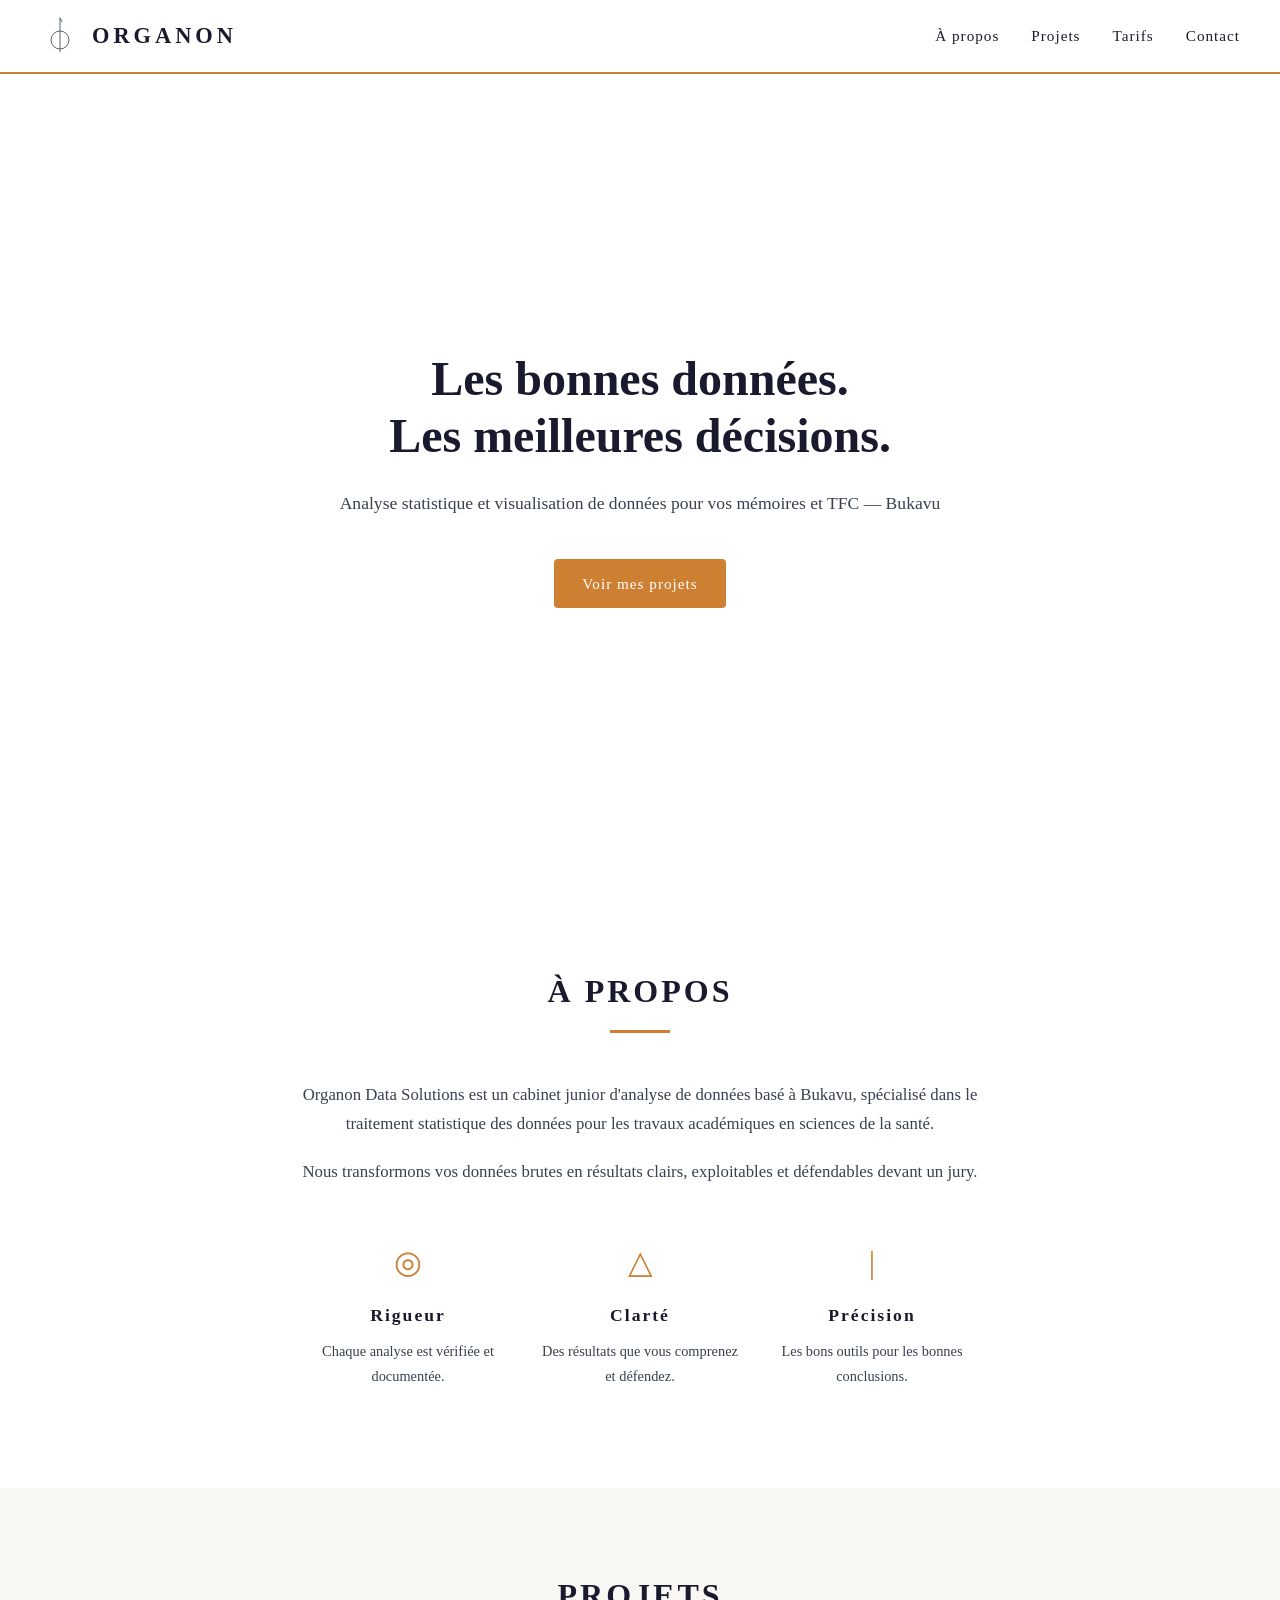
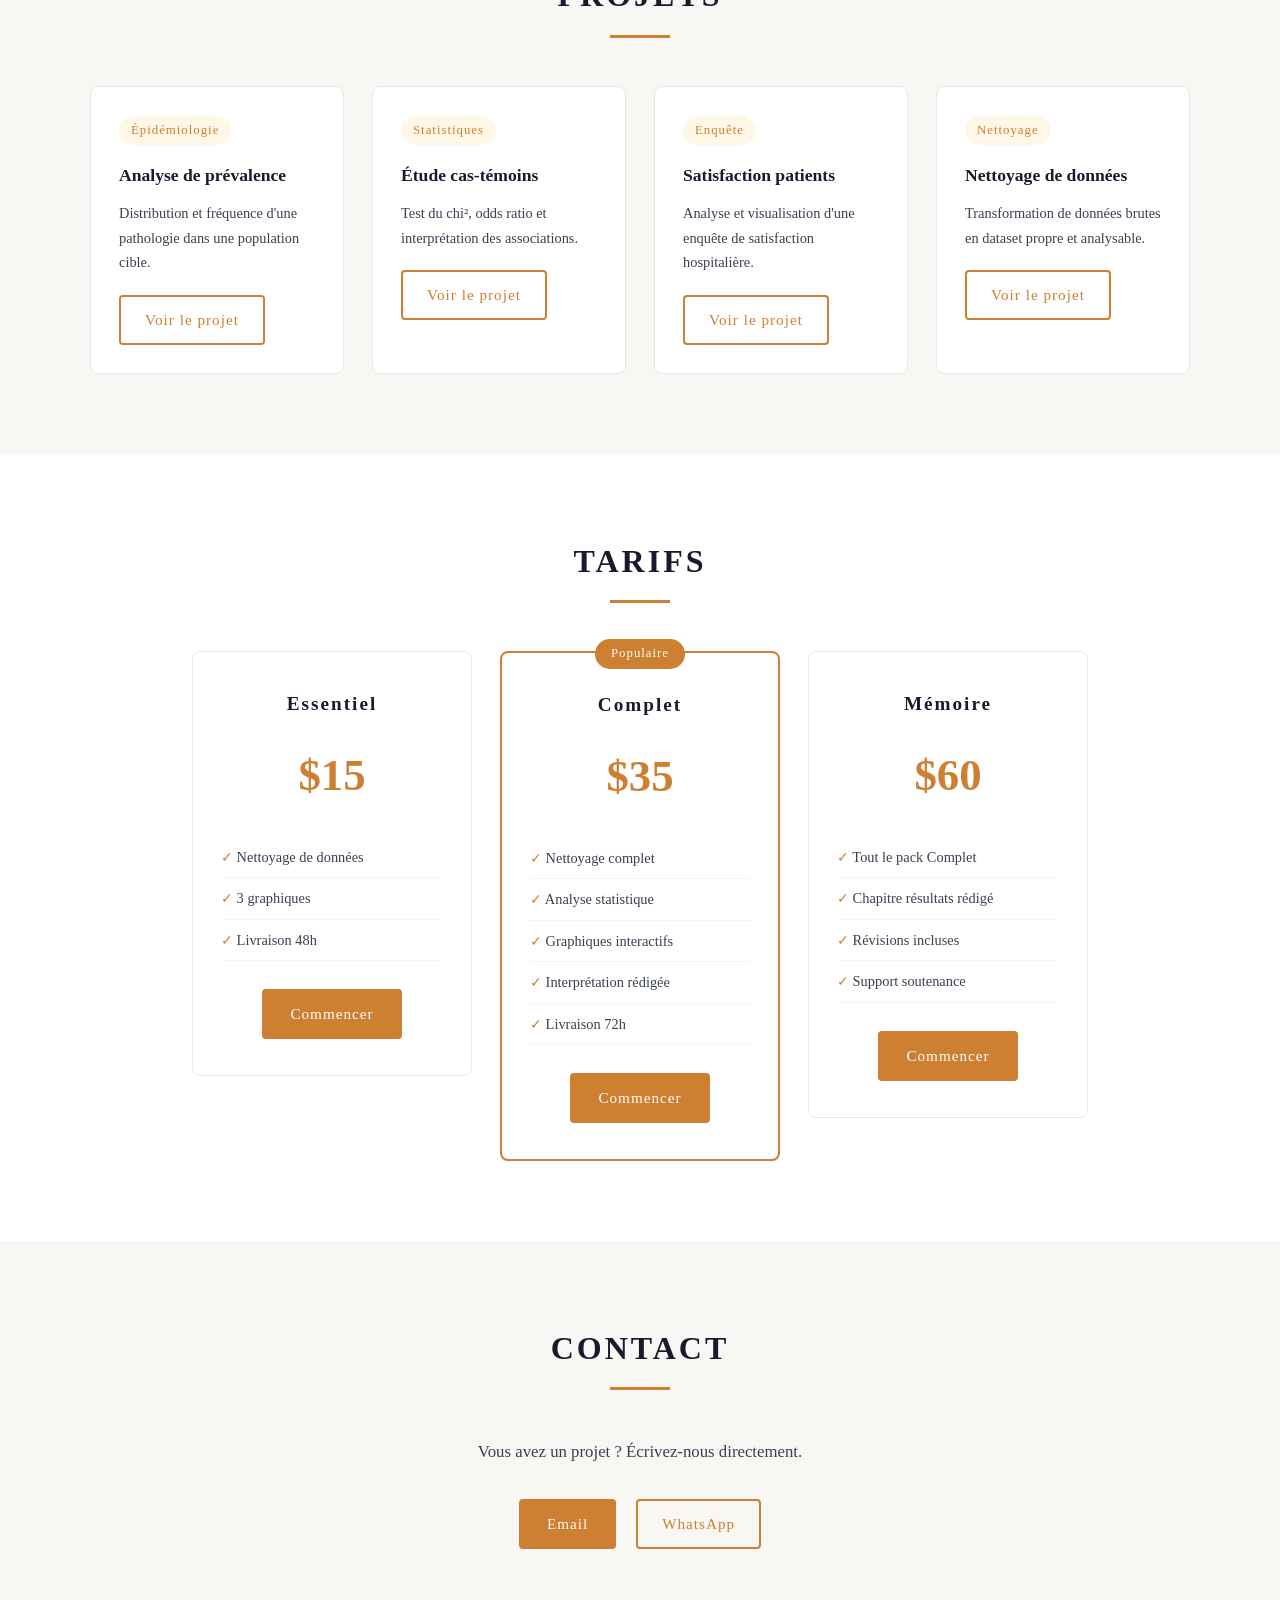
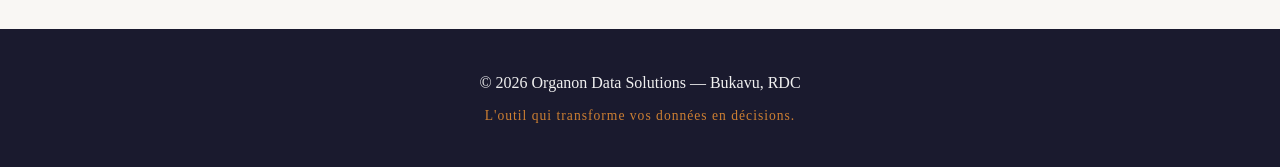
==== index.html @ c79ce39c "Version initiale organon_lite" ====
<!DOCTYPE html>
<html lang="fr">
<head>
  <meta charset="UTF-8" />
  <meta name="viewport" content="width=device-width, initial-scale=1.0" />
  <title>Organon Data Solutions</title>
  <link rel="stylesheet" href="assets/css/style.css" />
</head>
<body>

  <!-- NAVIGATION -->
  <nav class="navbar">
    <div class="nav-logo">
      <svg xmlns="http://www.w3.org/2000/svg" viewBox="0 0 200 200" width="40" height="40">
        <line x1="100" y1="10" x2="100" y2="180" stroke="#374151" stroke-width="4" stroke-linecap="round" stroke-dasharray="170" stroke-dashoffset="170">
          <animate attributeName="stroke-dashoffset" from="170" to="0" dur="0.8s" begin="0s" fill="freeze"/>
        </line>
        <circle cx="100" cy="120" r="45" fill="none" stroke="#374151" stroke-width="4" stroke-dasharray="283" stroke-dashoffset="283">
          <animate attributeName="stroke-dashoffset" from="283" to="0" dur="0.8s" begin="0.8s" fill="freeze"/>
        </circle>
        <polygon points="100,10 190,180 10,180" fill="none" stroke="#374151" stroke-width="4" stroke-linejoin="round" stroke-dasharray="565" stroke-dashoffset="565">
          <animate attributeName="stroke-dashoffset" from="565" to="0" dur="1.2s" begin="1.6s" fill="freeze"/>
        </polygon>
      </svg>
      <span class="nav-title">ORGANON</span>
    </div>
    <ul class="nav-links">
      <li><a href="#apropos">À propos</a></li>
      <li><a href="#projets">Projets</a></li>
      <li><a href="#tarifs">Tarifs</a></li>
      <li><a href="#contact">Contact</a></li>
    </ul>
  </nav>

  <!-- HERO -->
  <section class="hero">
    <div class="hero-content">
      <h1>Les bonnes données.<br/>Les meilleures décisions.</h1>
      <p class="hero-sub">Analyse statistique et visualisation de données pour vos mémoires et TFC — Bukavu</p>
      <a href="#projets" class="btn-primary">Voir mes projets</a>
    </div>
  </section>

  <!-- À PROPOS -->
  <section class="section" id="apropos">
    <h2 class="section-title">À propos</h2>
    <div class="apropos-content">
      <p>
        Organon Data Solutions est un cabinet junior d'analyse de données basé à Bukavu, 
        spécialisé dans le traitement statistique des données pour les travaux académiques 
        en sciences de la santé.
      </p>
      <p>
        Nous transformons vos données brutes en résultats clairs, 
        exploitables et défendables devant un jury.
      </p>
      <div class="valeurs">
        <div class="valeur-card">
          <span class="valeur-icon">◎</span>
          <h3>Rigueur</h3>
          <p>Chaque analyse est vérifiée et documentée.</p>
        </div>
        <div class="valeur-card">
          <span class="valeur-icon">△</span>
          <h3>Clarté</h3>
          <p>Des résultats que vous comprenez et défendez.</p>
        </div>
        <div class="valeur-card">
          <span class="valeur-icon">|</span>
          <h3>Précision</h3>
          <p>Les bons outils pour les bonnes conclusions.</p>
        </div>
      </div>
    </div>
  </section>

  <!-- PROJETS -->
  <section class="section section-alt" id="projets">
    <h2 class="section-title">Projets</h2>
    <div class="projets-grid">

      <div class="projet-card">
        <div class="projet-tag">Épidémiologie</div>
        <h3>Analyse de prévalence</h3>
        <p>Distribution et fréquence d'une pathologie dans une population cible.</p>
        <a href="projet1.html" class="btn-secondary">Voir le projet</a>
      </div>

      <div class="projet-card">
        <div class="projet-tag">Statistiques</div>
        <h3>Étude cas-témoins</h3>
        <p>Test du chi², odds ratio et interprétation des associations.</p>
        <a href="projet2.html" class="btn-secondary">Voir le projet</a>
      </div>

      <div class="projet-card">
        <div class="projet-tag">Enquête</div>
        <h3>Satisfaction patients</h3>
        <p>Analyse et visualisation d'une enquête de satisfaction hospitalière.</p>
        <a href="projet3.html" class="btn-secondary">Voir le projet</a>
      </div>

      <div class="projet-card">
        <div class="projet-tag">Nettoyage</div>
        <h3>Nettoyage de données</h3>
        <p>Transformation de données brutes en dataset propre et analysable.</p>
        <a href="projet4.html" class="btn-secondary">Voir le projet</a>
      </div>

    </div>
  </section>

  <!-- TARIFS -->
  <section class="section" id="tarifs">
    <h2 class="section-title">Tarifs</h2>
    <div class="tarifs-grid">

      <div class="tarif-card">
        <h3>Essentiel</h3>
        <div class="tarif-prix">$15</div>
        <ul>
          <li>Nettoyage de données</li>
          <li>3 graphiques</li>
          <li>Livraison 48h</li>
        </ul>
        <a href="#contact" class="btn-primary">Commencer</a>
      </div>

      <div class="tarif-card tarif-featured">
        <div class="tarif-badge">Populaire</div>
        <h3>Complet</h3>
        <div class="tarif-prix">$35</div>
        <ul>
          <li>Nettoyage complet</li>
          <li>Analyse statistique</li>
          <li>Graphiques interactifs</li>
          <li>Interprétation rédigée</li>
          <li>Livraison 72h</li>
        </ul>
        <a href="#contact" class="btn-primary">Commencer</a>
      </div>

      <div class="tarif-card">
        <h3>Mémoire</h3>
        <div class="tarif-prix">$60</div>
        <ul>
          <li>Tout le pack Complet</li>
          <li>Chapitre résultats rédigé</li>
          <li>Révisions incluses</li>
          <li>Support soutenance</li>
        </ul>
        <a href="#contact" class="btn-primary">Commencer</a>
      </div>

    </div>
  </section>

  <!-- CONTACT -->
  <section class="section section-alt" id="contact">
    <h2 class="section-title">Contact</h2>
    <div class="contact-content">
      <p>Vous avez un projet ? Écrivez-nous directement.</p>
      <div class="contact-links">
        <a href="mailto:organon@email.com" class="btn-primary">Email</a>
        <a href="https://wa.me/243000000000" class="btn-secondary">WhatsApp</a>
      </div>
    </div>
  </section>

  <!-- FOOTER -->
  <footer class="footer">
    <p>© 2026 Organon Data Solutions — Bukavu, RDC</p>
    <p class="footer-sub">L'outil qui transforme vos données en décisions.</p>
  </footer>

  <script src="assets/js/main.js"></script>

</body>
</html>
---- assets/css/style.css ----
/* =============================
   RESET & BASE
   ============================= */
* {
  margin: 0;
  padding: 0;
  box-sizing: border-box;
}

html {
  scroll-behavior: smooth;
}

body {
  font-family: 'Georgia', serif;
  background-color: #FFFFFF;
  color: #1A1A2E;
  line-height: 1.7;
}

a {
  text-decoration: none;
  color: inherit;
}

ul {
  list-style: none;
}

/* =============================
   NAVBAR
   ============================= */
.navbar {
  display: flex;
  align-items: center;
  justify-content: space-between;
  padding: 16px 40px;
  background-color: #FFFFFF;
  border-bottom: 2px solid #CD7F32;
  position: sticky;
  top: 0;
  z-index: 100;
}

.nav-logo {
  display: flex;
  align-items: center;
  gap: 12px;
}

.nav-title {
  font-size: 1.4rem;
  font-weight: bold;
  letter-spacing: 4px;
  color: #1A1A2E;
}

.nav-links {
  display: flex;
  gap: 32px;
}

.nav-links a {
  font-size: 0.95rem;
  letter-spacing: 1px;
  color: #1A1A2E;
  transition: color 0.3s;
}

.nav-links a:hover {
  color: #CD7F32;
}

/* =============================
   BOUTONS
   ============================= */
.btn-primary {
  display: inline-block;
  padding: 12px 28px;
  background-color: #CD7F32;
  color: #FFFFFF;
  border-radius: 4px;
  font-size: 0.95rem;
  letter-spacing: 1px;
  transition: background-color 0.3s;
}

.btn-primary:hover {
  background-color: #b86e28;
}

.btn-secondary {
  display: inline-block;
  padding: 10px 24px;
  border: 2px solid #CD7F32;
  color: #CD7F32;
  border-radius: 4px;
  font-size: 0.95rem;
  letter-spacing: 1px;
  transition: all 0.3s;
}

.btn-secondary:hover {
  background-color: #CD7F32;
  color: #FFFFFF;
}

/* =============================
   HERO
   ============================= */
.hero {
  min-height: 90vh;
  display: flex;
  align-items: center;
  justify-content: center;
  text-align: center;
  padding: 60px 40px;
  background-color: #FFFFFF;
}

.hero-content {
  max-width: 700px;
}

.hero-content h1 {
  font-size: 3rem;
  line-height: 1.2;
  color: #1A1A2E;
  margin-bottom: 24px;
}

.hero-sub {
  font-size: 1.1rem;
  color: #374151;
  margin-bottom: 40px;
}

/* =============================
   SECTIONS
   ============================= */
.section {
  padding: 80px 40px;
  max-width: 1100px;
  margin: 0 auto;
}

.section-alt {
  background-color: #F9F7F4;
  max-width: 100%;
  padding: 80px 40px;
}

.section-alt > * {
  max-width: 1100px;
  margin: 0 auto;
}

.section-title {
  font-size: 2rem;
  letter-spacing: 3px;
  text-transform: uppercase;
  color: #1A1A2E;
  margin-bottom: 48px;
  text-align: center;
}

.section-title::after {
  content: '';
  display: block;
  width: 60px;
  height: 3px;
  background-color: #CD7F32;
  margin: 12px auto 0;
}

/* =============================
   À PROPOS
   ============================= */
.apropos-content p {
  font-size: 1.05rem;
  color: #374151;
  max-width: 700px;
  margin: 0 auto 20px;
  text-align: center;
}

.valeurs {
  display: flex;
  gap: 32px;
  justify-content: center;
  margin-top: 48px;
  flex-wrap: wrap;
}

.valeur-card {
  text-align: center;
  max-width: 200px;
}

.valeur-icon {
  font-size: 2rem;
  color: #CD7F32;
  display: block;
  margin-bottom: 12px;
}

.valeur-card h3 {
  font-size: 1.1rem;
  letter-spacing: 2px;
  margin-bottom: 8px;
  color: #1A1A2E;
}

.valeur-card p {
  font-size: 0.9rem;
  color: #374151;
}

/* =============================
   PROJETS
   ============================= */
.projets-grid {
  display: grid;
  grid-template-columns: repeat(auto-fit, minmax(240px, 1fr));
  gap: 28px;
}

.projet-card {
  background-color: #FFFFFF;
  border: 1px solid #E5E7EB;
  border-radius: 8px;
  padding: 28px;
  transition: transform 0.3s, box-shadow 0.3s;
}

.projet-card:hover {
  transform: translateY(-4px);
  box-shadow: 0 8px 24px rgba(0,0,0,0.08);
}

.projet-tag {
  display: inline-block;
  padding: 4px 12px;
  background-color: #FFF8E7;
  color: #CD7F32;
  border-radius: 20px;
  font-size: 0.8rem;
  letter-spacing: 1px;
  margin-bottom: 16px;
}

.projet-card h3 {
  font-size: 1.1rem;
  color: #1A1A2E;
  margin-bottom: 10px;
}

.projet-card p {
  font-size: 0.9rem;
  color: #374151;
  margin-bottom: 20px;
}

/* =============================
   TARIFS
   ============================= */
.tarifs-grid {
  display: flex;
  gap: 28px;
  justify-content: center;
  flex-wrap: wrap;
  align-items: flex-start;
}

.tarif-card {
  background-color: #FFFFFF;
  border: 1px solid #E5E7EB;
  border-radius: 8px;
  padding: 36px 28px;
  width: 280px;
  text-align: center;
  position: relative;
}

.tarif-featured {
  border: 2px solid #CD7F32;
  transform: scale(1.04);
}

.tarif-badge {
  position: absolute;
  top: -14px;
  left: 50%;
  transform: translateX(-50%);
  background-color: #CD7F32;
  color: #FFFFFF;
  padding: 4px 16px;
  border-radius: 20px;
  font-size: 0.8rem;
  letter-spacing: 1px;
}

.tarif-card h3 {
  font-size: 1.2rem;
  letter-spacing: 2px;
  color: #1A1A2E;
  margin-bottom: 16px;
}

.tarif-prix {
  font-size: 2.8rem;
  font-weight: bold;
  color: #CD7F32;
  margin-bottom: 24px;
}

.tarif-card ul {
  text-align: left;
  margin-bottom: 28px;
}

.tarif-card ul li {
  padding: 8px 0;
  border-bottom: 1px solid #F3F4F6;
  font-size: 0.9rem;
  color: #374151;
}

.tarif-card ul li::before {
  content: '✓ ';
  color: #CD7F32;
}

/* =============================
   CONTACT
   ============================= */
.contact-content {
  text-align: center;
}

.contact-content p {
  font-size: 1.05rem;
  color: #374151;
  margin-bottom: 32px;
}

.contact-links {
  display: flex;
  gap: 20px;
  justify-content: center;
  flex-wrap: wrap;
}

/* =============================
   FOOTER
   ============================= */
.footer {
  text-align: center;
  padding: 40px;
  background-color: #1A1A2E;
  color: #F0F0F0;
}

.footer-sub {
  margin-top: 8px;
  font-size: 0.85rem;
  color: #CD7F32;
  letter-spacing: 1px;
}
/* =============================
   ANIMATIONS REVEAL
   ============================= */
.hidden {
  opacity: 0;
  transform: translateY(24px);
  transition: opacity 0.6s ease, transform 0.6s ease;
}

.visible {
  opacity: 1;
  transform: translateY(0);
}

/* =============================
   BURGER MENU MOBILE
   ============================= */
.burger {
  display: none;
  font-size: 1.6rem;
  cursor: pointer;
  color: #1A1A2E;
}

@media (max-width: 768px) {
  .nav-links {
    display: none;
    flex-direction: column;
    position: absolute;
    top: 72px;
    left: 0;
    right: 0;
    background-color: #FFFFFF;
    padding: 20px 40px;
    border-bottom: 2px solid #CD7F32;
    gap: 20px;
  }

  .nav-links.nav-open {
    display: flex;
  }

  .burger {
    display: block;
  }

  .hero-content h1 {
    font-size: 2rem;
  }

  .tarif-featured {
    transform: scale(1);
  }
}
/* =============================
   PROJET HERO
   ============================= */
.projet-hero {
  padding: 80px 40px 60px;
  background-color: #F9F7F4;
  border-bottom: 2px solid #CD7F32;
}

.projet-hero-content {
  max-width: 800px;
  margin: 0 auto;
}

.projet-hero-content h1 {
  font-size: 2rem;
  color: #1A1A2E;
  margin: 16px 0;
  line-height: 1.3;
}

.projet-meta {
  font-size: 0.85rem;
  color: #CD7F32;
  letter-spacing: 1px;
  margin-bottom: 20px;
}

.projet-desc {
  font-size: 1rem;
  color: #374151;
  line-height: 1.8;
}

/* =============================
   KPI
   ============================= */
.kpi-grid {
  display: grid;
  grid-template-columns: repeat(auto-fit, minmax(180px, 1fr));
  gap: 24px;
}

.kpi-card {
  text-align: center;
  padding: 32px 20px;
  border: 1px solid #E5E7EB;
  border-radius: 8px;
  background-color: #FFFFFF;
}

.kpi-valeur {
  font-size: 2.4rem;
  font-weight: bold;
  color: #CD7F32;
  margin-bottom: 8px;
}

.kpi-label {
  font-size: 0.85rem;
  color: #374151;
  letter-spacing: 1px;
}

/* =============================
   GRAPHIQUES
   ============================= */
.graphiques-grid {
  display: grid;
  grid-template-columns: repeat(auto-fit, minmax(480px, 1fr));
  gap: 40px;
  max-width: 1100px;
  margin: 0 auto;
}

.graphique-bloc {
  background-color: #FFFFFF;
  border: 1px solid #E5E7EB;
  border-radius: 8px;
  padding: 24px;
}

.graphique-bloc h3 {
  font-size: 1.1rem;
  color: #1A1A2E;
  margin-bottom: 8px;
}

.graphique-bloc p {
  font-size: 0.9rem;
  color: #374151;
  margin-bottom: 16px;
}

.graphique-bloc iframe {
  border-radius: 4px;
  display: block;
}

/* =============================
   INTERPRÉTATION
   ============================= */
.interpretation {
  display: grid;
  grid-template-columns: repeat(auto-fit, minmax(280px, 1fr));
  gap: 28px;
  max-width: 1000px;
  margin: 0 auto;
}

.interpretation-bloc {
  padding: 28px;
  border-left: 3px solid #CD7F32;
  background-color: #F9F7F4;
  border-radius: 0 8px 8px 0;
}

.interpretation-bloc h3 {
  font-size: 1rem;
  color: #1A1A2E;
  margin-bottom: 12px;
  letter-spacing: 1px;
}

.interpretation-bloc p {
  font-size: 0.9rem;
  color: #374151;
  line-height: 1.7;
}
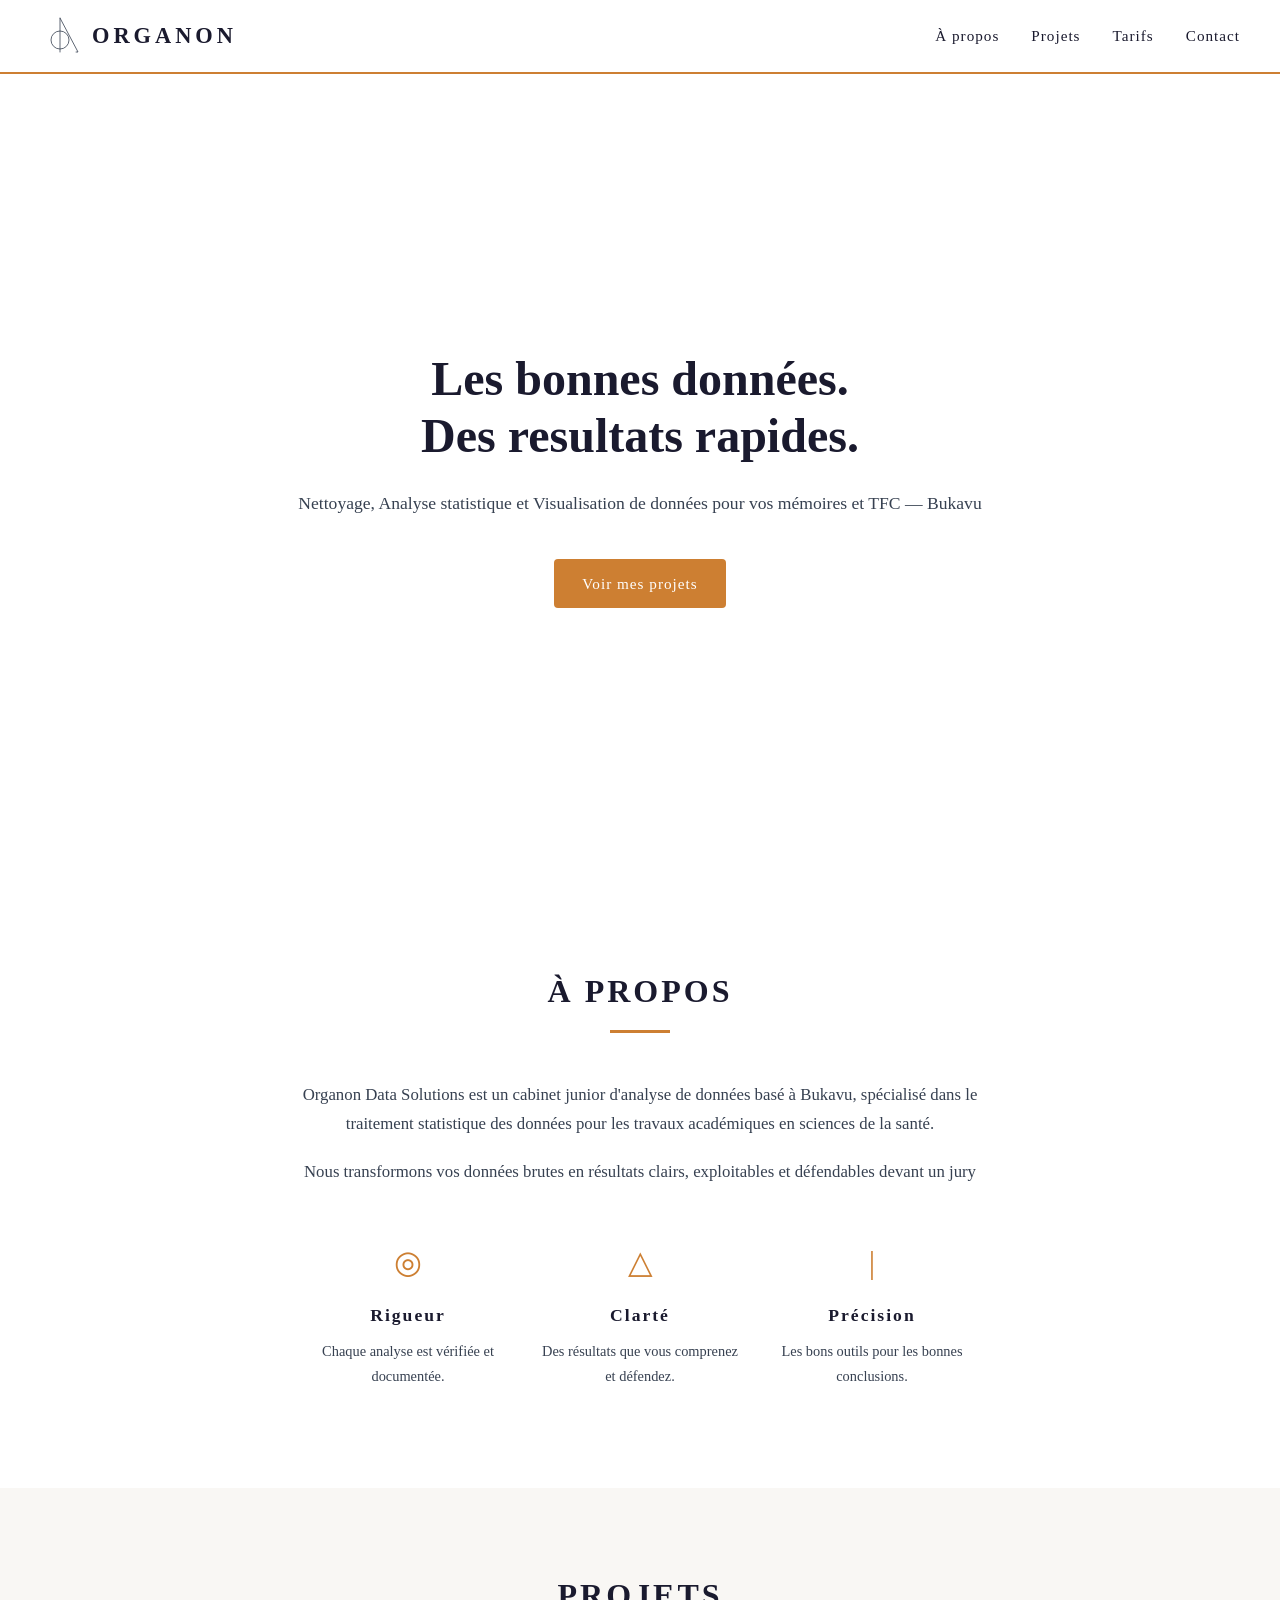
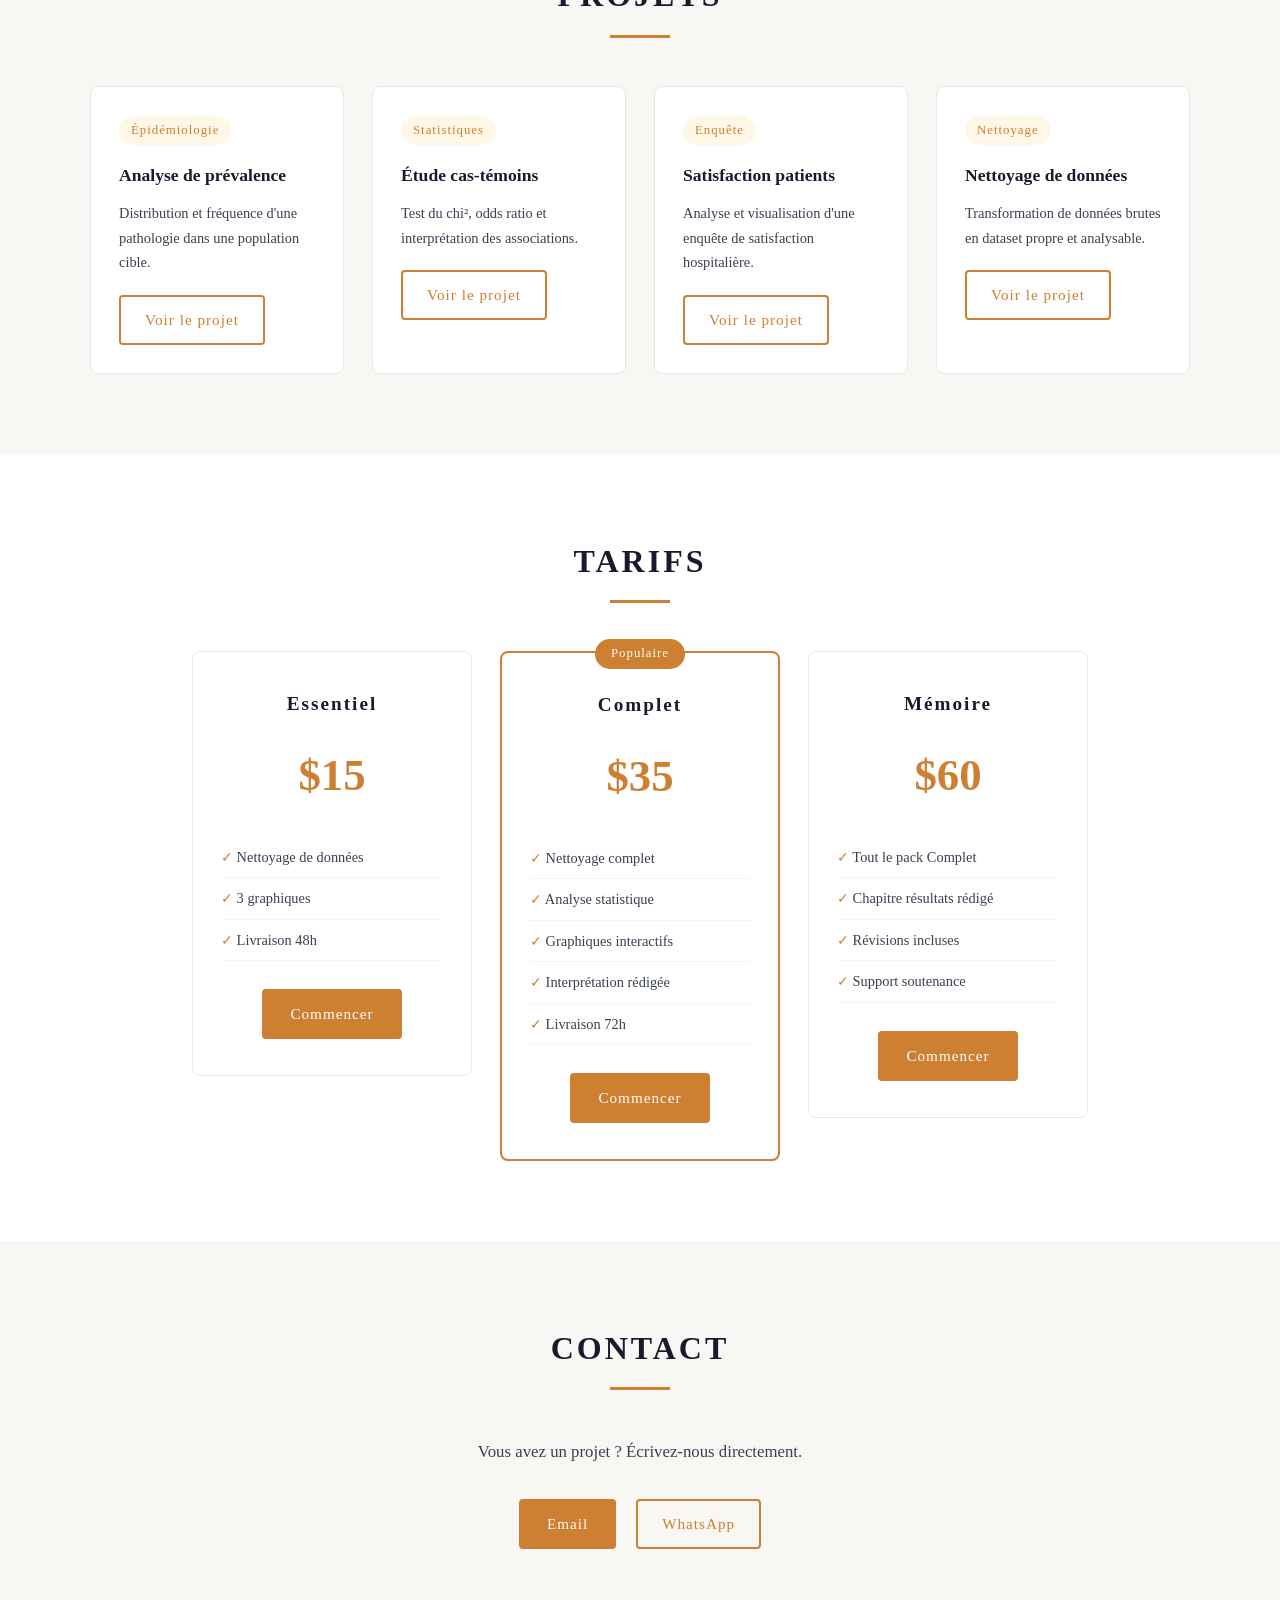
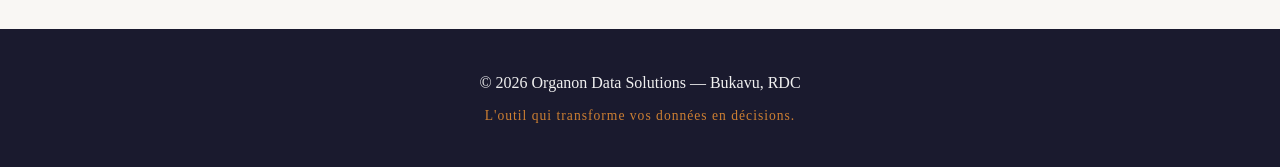
==== commit 23edf443: "actualisation" ====
--- a/index.html
+++ b/index.html
@@ -35,8 +35,8 @@
   <!-- HERO -->
   <section class="hero">
     <div class="hero-content">
-      <h1>Les bonnes données.<br/>Les meilleures décisions.</h1>
-      <p class="hero-sub">Analyse statistique et visualisation de données pour vos mémoires et TFC — Bukavu</p>
+      <h1>Les bonnes données.<br/>Des resultats rapides.</h1>
+      <p class="hero-sub">Nettoyage, Analyse statistique et Visualisation de données pour vos mémoires et TFC — Bukavu</p>
       <a href="#projets" class="btn-primary">Voir mes projets</a>
     </div>
   </section>
@@ -46,13 +46,10 @@
     <h2 class="section-title">À propos</h2>
     <div class="apropos-content">
       <p>
-        Organon Data Solutions est un cabinet junior d'analyse de données basé à Bukavu, 
-        spécialisé dans le traitement statistique des données pour les travaux académiques 
-        en sciences de la santé.
+        Organon Data Solutions est un cabinet junior d'analyse de données basé à Bukavu, spécialisé dans le traitement statistique des données pour les travaux académiques en sciences de la santé.
       </p>
       <p>
-        Nous transformons vos données brutes en résultats clairs, 
-        exploitables et défendables devant un jury.
+        Nous transformons vos données brutes en résultats clairs, exploitables et défendables devant un jury
       </p>
       <div class="valeurs">
         <div class="valeur-card">
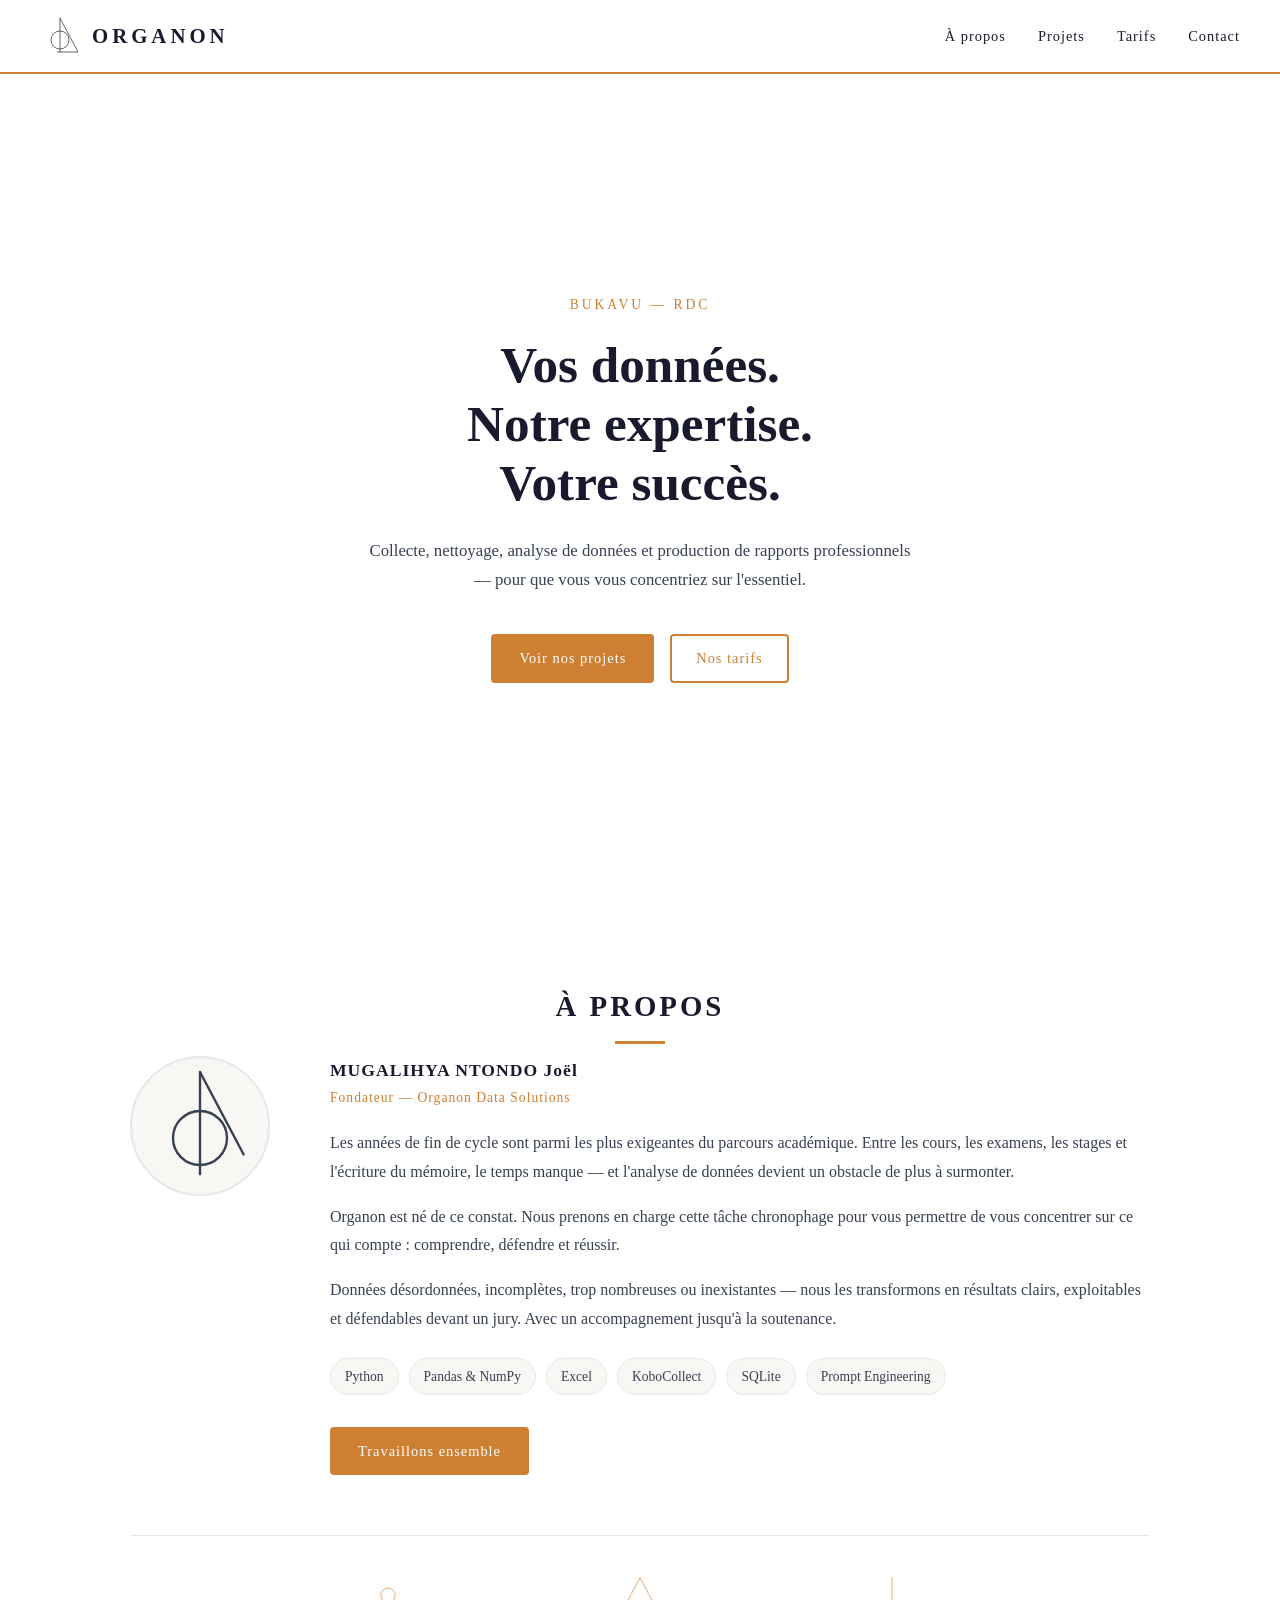
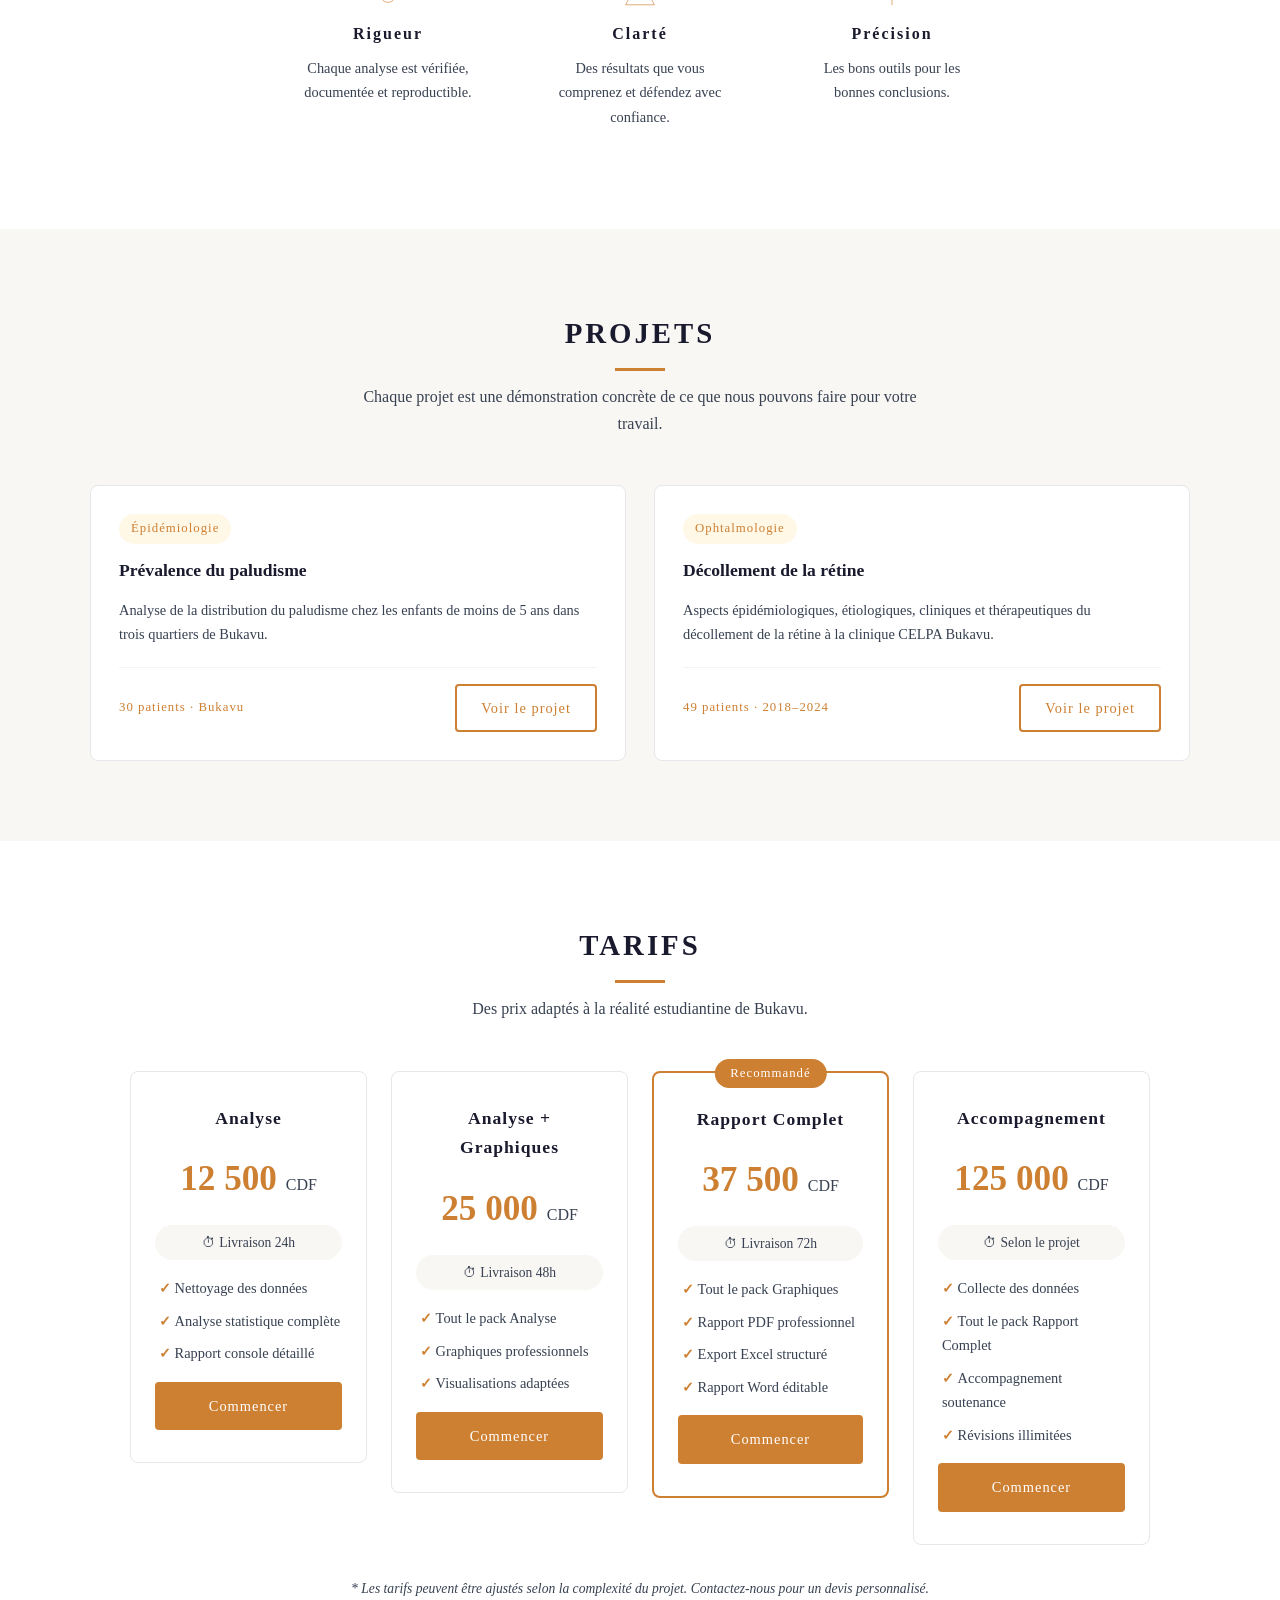
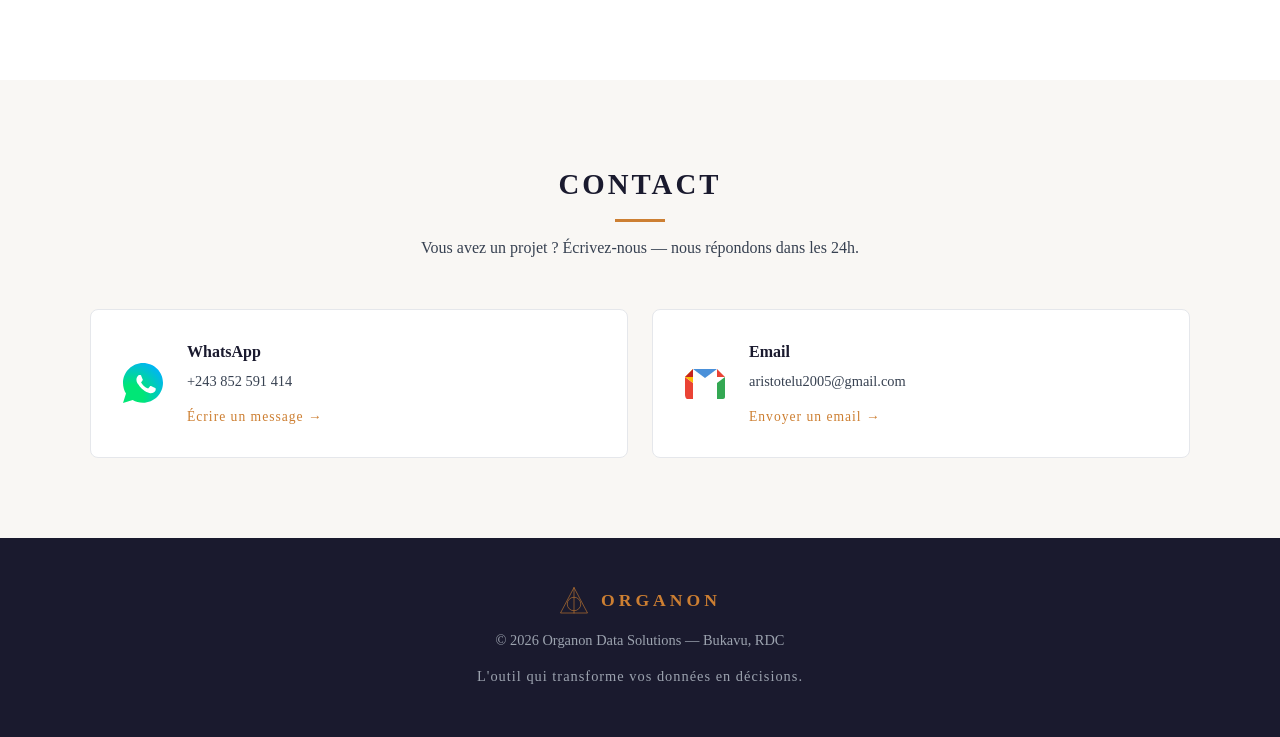
==== commit 99e01672: "deployement projet2.html 1" ====
--- a/index.html
+++ b/index.html
@@ -3,7 +3,7 @@
 <head>
   <meta charset="UTF-8" />
   <meta name="viewport" content="width=device-width, initial-scale=1.0" />
-  <title>Organon Data Solutions</title>
+  <title>Organon Data Solutions — Bukavu</title>
   <link rel="stylesheet" href="assets/css/style.css" />
 </head>
 <body>
@@ -30,43 +30,107 @@
       <li><a href="#tarifs">Tarifs</a></li>
       <li><a href="#contact">Contact</a></li>
     </ul>
+    <div class="burger">&#9776;</div>
   </nav>
 
   <!-- HERO -->
   <section class="hero">
     <div class="hero-content">
-      <h1>Les bonnes données.<br/>Des resultats rapides.</h1>
-      <p class="hero-sub">Nettoyage, Analyse statistique et Visualisation de données pour vos mémoires et TFC — Bukavu</p>
-      <a href="#projets" class="btn-primary">Voir mes projets</a>
+      <p class="hero-tag">Bukavu — RDC</p>
+      <h1>Vos données.<br/>Notre expertise.<br/>Votre succès.</h1>
+      <p class="hero-sub">
+        Collecte, nettoyage, analyse de données et production de rapports 
+        professionnels — pour que vous vous concentriez sur l'essentiel.
+      </p>
+      <div class="hero-btns">
+        <a href="#projets" class="btn-primary">Voir nos projets</a>
+        <a href="#tarifs" class="btn-secondary">Nos tarifs</a>
+      </div>
     </div>
   </section>
 
   <!-- À PROPOS -->
   <section class="section" id="apropos">
     <h2 class="section-title">À propos</h2>
-    <div class="apropos-content">
-      <p>
-        Organon Data Solutions est un cabinet junior d'analyse de données basé à Bukavu, spécialisé dans le traitement statistique des données pour les travaux académiques en sciences de la santé.
-      </p>
-      <p>
-        Nous transformons vos données brutes en résultats clairs, exploitables et défendables devant un jury
-      </p>
-      <div class="valeurs">
-        <div class="valeur-card">
-          <span class="valeur-icon">◎</span>
-          <h3>Rigueur</h3>
-          <p>Chaque analyse est vérifiée et documentée.</p>
-        </div>
-        <div class="valeur-card">
-          <span class="valeur-icon">△</span>
-          <h3>Clarté</h3>
-          <p>Des résultats que vous comprenez et défendez.</p>
-        </div>
-        <div class="valeur-card">
-          <span class="valeur-icon">|</span>
-          <h3>Précision</h3>
-          <p>Les bons outils pour les bonnes conclusions.</p>
-        </div>
+    <div class="apropos-wrapper">
+
+      <div class="apropos-logo">
+        <svg xmlns="http://www.w3.org/2000/svg" viewBox="0 0 200 200" width="120" height="120">
+          <line x1="100" y1="10" x2="100" y2="180" stroke="#374151" stroke-width="4" stroke-linecap="round" stroke-dasharray="170" stroke-dashoffset="170">
+            <animate attributeName="stroke-dashoffset" from="170" to="0" dur="0.8s" begin="0.3s" fill="freeze"/>
+          </line>
+          <circle cx="100" cy="120" r="45" fill="none" stroke="#374151" stroke-width="4" stroke-dasharray="283" stroke-dashoffset="283">
+            <animate attributeName="stroke-dashoffset" from="283" to="0" dur="0.8s" begin="1.1s" fill="freeze"/>
+          </circle>
+          <polygon points="100,10 190,180 10,180" fill="none" stroke="#374151" stroke-width="4" stroke-linejoin="round" stroke-dasharray="565" stroke-dashoffset="565">
+            <animate attributeName="stroke-dashoffset" from="565" to="0" dur="1.2s" begin="1.9s" fill="freeze"/>
+          </polygon>
+        </svg>
+      </div>
+
+      <div class="apropos-content">
+        <p class="apropos-name">MUGALIHYA NTONDO Joël</p>
+        <p class="apropos-role">Fondateur — Organon Data Solutions</p>
+
+        <p class="apropos-texte">
+          Les années de fin de cycle sont parmi les plus exigeantes du parcours 
+          académique. Entre les cours, les examens, les stages et l'écriture du 
+          mémoire, le temps manque — et l'analyse de données devient un obstacle 
+          de plus à surmonter.
+        </p>
+        <p class="apropos-texte">
+          Organon est né de ce constat. Nous prenons en charge cette tâche 
+          chronophage pour vous permettre de vous concentrer sur ce qui compte : 
+          comprendre, défendre et réussir.
+        </p>
+        <p class="apropos-texte">
+          Données désordonnées, incomplètes, trop nombreuses ou inexistantes — 
+          nous les transformons en résultats clairs, exploitables et défendables 
+          devant un jury. Avec un accompagnement jusqu'à la soutenance.
+        </p>
+
+        <div class="apropos-competences">
+          <span class="competence-tag">Python</span>
+          <span class="competence-tag">Pandas & NumPy</span>
+          <span class="competence-tag">Excel</span>
+          <span class="competence-tag">KoboCollect</span>
+          <span class="competence-tag">SQLite</span>
+          <span class="competence-tag">Prompt Engineering</span>
+        </div>
+
+        <a href="#contact" class="btn-primary apropos-cta">Travaillons ensemble</a>
+      </div>
+
+    </div>
+
+    <!-- VALEURS -->
+    <div class="valeurs">
+      <div class="valeur-card">
+        <span class="valeur-icon">
+          <svg xmlns="http://www.w3.org/2000/svg" viewBox="0 0 200 200" width="32" height="32">
+            <circle cx="100" cy="120" r="45" fill="none" stroke="#CD7F32" stroke-width="4"/>
+          </svg>
+        </span>
+        <h3>Rigueur</h3>
+        <p>Chaque analyse est vérifiée, documentée et reproductible.</p>
+      </div>
+      <div class="valeur-card">
+        <span class="valeur-icon">
+          <svg xmlns="http://www.w3.org/2000/svg" viewBox="0 0 200 200" width="32" height="32">
+            <polygon points="100,10 190,180 10,180" fill="none" stroke="#CD7F32" stroke-width="4"/>
+          </svg>
+        </span>
+        <h3>Clarté</h3>
+        <p>Des résultats que vous comprenez et défendez avec confiance.</p>
+      </div>
+      <div class="valeur-card">
+        <span class="valeur-icon">
+          <svg xmlns="http://www.w3.org/2000/svg" viewBox="0 0 200 200" width="32" height="32">
+            <line x1="100" y1="10" x2="100" y2="180" stroke="#CD7F32" stroke-width="4" stroke-linecap="round"/>
+          </svg>
+        </span>
+        <h3>Précision</h3>
+        <p>Les bons outils pour les bonnes conclusions.</p>
       </div>
     </div>
   </section>
@@ -74,34 +138,36 @@
   <!-- PROJETS -->
   <section class="section section-alt" id="projets">
     <h2 class="section-title">Projets</h2>
+    <p class="section-sub">
+      Chaque projet est une démonstration concrète de ce que nous pouvons 
+      faire pour votre travail.
+    </p>
     <div class="projets-grid">
 
       <div class="projet-card">
         <div class="projet-tag">Épidémiologie</div>
-        <h3>Analyse de prévalence</h3>
-        <p>Distribution et fréquence d'une pathologie dans une population cible.</p>
-        <a href="projet1.html" class="btn-secondary">Voir le projet</a>
+        <h3>Prévalence du paludisme</h3>
+        <p>
+          Analyse de la distribution du paludisme chez les enfants 
+          de moins de 5 ans dans trois quartiers de Bukavu.
+        </p>
+        <div class="projet-footer">
+          <span class="projet-meta">30 patients · Bukavu</span>
+          <a href="projet1.html" class="btn-secondary">Voir le projet</a>
+        </div>
       </div>
 
       <div class="projet-card">
-        <div class="projet-tag">Statistiques</div>
-        <h3>Étude cas-témoins</h3>
-        <p>Test du chi², odds ratio et interprétation des associations.</p>
-        <a href="projet2.html" class="btn-secondary">Voir le projet</a>
-      </div>
-
-      <div class="projet-card">
-        <div class="projet-tag">Enquête</div>
-        <h3>Satisfaction patients</h3>
-        <p>Analyse et visualisation d'une enquête de satisfaction hospitalière.</p>
-        <a href="projet3.html" class="btn-secondary">Voir le projet</a>
-      </div>
-
-      <div class="projet-card">
-        <div class="projet-tag">Nettoyage</div>
-        <h3>Nettoyage de données</h3>
-        <p>Transformation de données brutes en dataset propre et analysable.</p>
-        <a href="projet4.html" class="btn-secondary">Voir le projet</a>
+        <div class="projet-tag">Ophtalmologie</div>
+        <h3>Décollement de la rétine</h3>
+        <p>
+          Aspects épidémiologiques, étiologiques, cliniques et thérapeutiques 
+          du décollement de la rétine à la clinique CELPA Bukavu.
+        </p>
+        <div class="projet-footer">
+          <span class="projet-meta">49 patients · 2018–2024</span>
+          <a href="projet2.html" class="btn-secondary">Voir le projet</a>
+        </div>
       </div>
 
     </div>
@@ -110,62 +176,129 @@
   <!-- TARIFS -->
   <section class="section" id="tarifs">
     <h2 class="section-title">Tarifs</h2>
+    <p class="section-sub">
+      Des prix adaptés à la réalité estudiantine de Bukavu.
+    </p>
     <div class="tarifs-grid">
 
       <div class="tarif-card">
-        <h3>Essentiel</h3>
-        <div class="tarif-prix">$15</div>
+        <h3>Analyse</h3>
+        <div class="tarif-prix">12 500 <span>CDF</span></div>
+        <div class="tarif-delai">⏱ Livraison 24h</div>
         <ul>
-          <li>Nettoyage de données</li>
-          <li>3 graphiques</li>
-          <li>Livraison 48h</li>
+          <li>Nettoyage des données</li>
+          <li>Analyse statistique complète</li>
+          <li>Rapport console détaillé</li>
         </ul>
         <a href="#contact" class="btn-primary">Commencer</a>
       </div>
 
-      <div class="tarif-card tarif-featured">
-        <div class="tarif-badge">Populaire</div>
-        <h3>Complet</h3>
-        <div class="tarif-prix">$35</div>
+      <div class="tarif-card">
+        <h3>Analyse + Graphiques</h3>
+        <div class="tarif-prix">25 000 <span>CDF</span></div>
+        <div class="tarif-delai">⏱ Livraison 48h</div>
         <ul>
-          <li>Nettoyage complet</li>
-          <li>Analyse statistique</li>
-          <li>Graphiques interactifs</li>
-          <li>Interprétation rédigée</li>
-          <li>Livraison 72h</li>
+          <li>Tout le pack Analyse</li>
+          <li>Graphiques professionnels</li>
+          <li>Visualisations adaptées</li>
         </ul>
         <a href="#contact" class="btn-primary">Commencer</a>
       </div>
 
-      <div class="tarif-card">
-        <h3>Mémoire</h3>
-        <div class="tarif-prix">$60</div>
+      <div class="tarif-card tarif-featured">
+        <div class="tarif-badge">Recommandé</div>
+        <h3>Rapport Complet</h3>
+        <div class="tarif-prix">37 500 <span>CDF</span></div>
+        <div class="tarif-delai">⏱ Livraison 72h</div>
         <ul>
-          <li>Tout le pack Complet</li>
-          <li>Chapitre résultats rédigé</li>
-          <li>Révisions incluses</li>
-          <li>Support soutenance</li>
+          <li>Tout le pack Graphiques</li>
+          <li>Rapport PDF professionnel</li>
+          <li>Export Excel structuré</li>
+          <li>Rapport Word éditable</li>
         </ul>
         <a href="#contact" class="btn-primary">Commencer</a>
       </div>
 
-    </div>
+      <div class="tarif-card">
+        <h3>Accompagnement</h3>
+        <div class="tarif-prix">125 000 <span>CDF</span></div>
+        <div class="tarif-delai">⏱ Selon le projet</div>
+        <ul>
+          <li>Collecte des données</li>
+          <li>Tout le pack Rapport Complet</li>
+          <li>Accompagnement soutenance</li>
+          <li>Révisions illimitées</li>
+        </ul>
+        <a href="#contact" class="btn-primary">Commencer</a>
+      </div>
+
+    </div>
+    <p class="tarif-note">
+      * Les tarifs peuvent être ajustés selon la complexité du projet. 
+      Contactez-nous pour un devis personnalisé.
+    </p>
   </section>
 
   <!-- CONTACT -->
   <section class="section section-alt" id="contact">
     <h2 class="section-title">Contact</h2>
-    <div class="contact-content">
-      <p>Vous avez un projet ? Écrivez-nous directement.</p>
-      <div class="contact-links">
-        <a href="mailto:organon@email.com" class="btn-primary">Email</a>
-        <a href="https://wa.me/243000000000" class="btn-secondary">WhatsApp</a>
-      </div>
+    <p class="section-sub">
+      Vous avez un projet ? Écrivez-nous — nous répondons dans les 24h.
+    </p>
+    <div class="contact-grid">
+
+      <a href="https://wa.me/243852591414" target="_blank" class="contact-card">
+        <div class="contact-icon">
+          <!-- WhatsApp SVG officiel -->
+          <svg xmlns="http://www.w3.org/2000/svg" viewBox="0 0 48 48" width="48" height="48">
+            <radialGradient id="wha" cx="11.99" cy="37.95" r="40.48" gradientUnits="userSpaceOnUse">
+              <stop offset="0" stop-color="#00e676"/>
+              <stop offset=".3" stop-color="#00e676"/>
+              <stop offset="1" stop-color="#00b0ff"/>
+            </radialGradient>
+            <path fill="url(#wha)" d="M24,4C13,4,4,13,4,24c0,3.9,1.1,7.5,3,10.6L4,44l9.7-3c3,1.7,6.4,2.7,10.3,2.7 c11,0,20-9,20-20S35,4,24,4z"/>
+            <path fill="#fff" d="M35.2,28.6c-0.5-0.2-2.8-1.4-3.2-1.5c-0.4-0.2-0.7-0.2-1,0.2c-0.3,0.5-1.2,1.5-1.4,1.8 c-0.3,0.3-0.5,0.4-1,0.1c-0.5-0.2-2-0.7-3.7-2.3c-1.4-1.2-2.3-2.7-2.6-3.2c-0.3-0.5,0-0.7,0.2-1c0.2-0.2,0.5-0.5,0.7-0.8 c0.2-0.3,0.3-0.5,0.5-0.8c0.2-0.3,0.1-0.6,0-0.8c-0.1-0.2-1-2.5-1.4-3.4c-0.4-0.9-0.7-0.8-1-0.8c-0.3,0-0.6,0-0.9,0 c-0.3,0-0.8,0.1-1.3,0.6c-0.4,0.5-1.7,1.6-1.7,4c0,2.3,1.7,4.6,2,4.9c0.2,0.3,3.3,5.2,8.1,7.3c1.1,0.5,2,0.8,2.7,1 c1.1,0.3,2.2,0.3,3,0.2c0.9-0.1,2.8-1.1,3.2-2.3c0.4-1.1,0.4-2.1,0.3-2.3C35.9,29,35.6,28.8,35.2,28.6z"/>
+          </svg>
+        </div>
+        <div class="contact-info">
+          <h3>WhatsApp</h3>
+          <p>+243 852 591 414</p>
+          <span class="contact-action">Écrire un message →</span>
+        </div>
+      </a>
+
+      <a href="mailto:aristotelu2005@gmail.com" class="contact-card">
+        <div class="contact-icon">
+          <!-- Gmail SVG -->
+          <svg xmlns="http://www.w3.org/2000/svg" viewBox="0 0 48 48" width="48" height="48">
+            <path fill="#EA4335" d="M6,40h6V24L4,18v18C4,37.2,4.9,40,6,40z"/>
+            <path fill="#34A853" d="M36,40h6c1.1,0,2-0.9,2-2V18l-8,6V40z"/>
+            <path fill="#4A90D9" d="M36,10H12L24,19L36,10z"/>
+            <path fill="#FBBC05" d="M4,18l8,6V10L4,18z"/>
+            <path fill="#EA4335" d="M44,18l-8-8v8L44,18z"/>
+            <path fill="#C5221F" d="M12,10l-8,8h8V10z"/>
+          </svg>
+        </div>
+        <div class="contact-info">
+          <h3>Email</h3>
+          <p>aristotelu2005@gmail.com</p>
+          <span class="contact-action">Envoyer un email →</span>
+        </div>
+      </a>
+
     </div>
   </section>
 
   <!-- FOOTER -->
   <footer class="footer">
+    <div class="footer-logo">
+      <svg xmlns="http://www.w3.org/2000/svg" viewBox="0 0 200 200" width="30" height="30">
+        <line x1="100" y1="10" x2="100" y2="180" stroke="#CD7F32" stroke-width="4" stroke-linecap="round"/>
+        <circle cx="100" cy="120" r="45" fill="none" stroke="#CD7F32" stroke-width="4"/>
+        <polygon points="100,10 190,180 10,180" fill="none" stroke="#CD7F32" stroke-width="4" stroke-linejoin="round"/>
+      </svg>
+      <span>ORGANON</span>
+    </div>
     <p>© 2026 Organon Data Solutions — Bukavu, RDC</p>
     <p class="footer-sub">L'outil qui transforme vos données en décisions.</p>
   </footer>
--- a/assets/css/style.css
+++ b/assets/css/style.css
@@ -25,6 +25,10 @@
 
 ul {
   list-style: none;
+}
+
+img, svg {
+  display: block;
 }
 
 /* =============================
@@ -40,6 +44,7 @@
   position: sticky;
   top: 0;
   z-index: 100;
+  transition: box-shadow 0.3s;
 }
 
 .nav-logo {
@@ -49,7 +54,7 @@
 }
 
 .nav-title {
-  font-size: 1.4rem;
+  font-size: 1.3rem;
   font-weight: bold;
   letter-spacing: 4px;
   color: #1A1A2E;
@@ -58,10 +63,11 @@
 .nav-links {
   display: flex;
   gap: 32px;
+  align-items: center;
 }
 
 .nav-links a {
-  font-size: 0.95rem;
+  font-size: 0.9rem;
   letter-spacing: 1px;
   color: #1A1A2E;
   transition: color 0.3s;
@@ -69,6 +75,13 @@
 
 .nav-links a:hover {
   color: #CD7F32;
+}
+
+.burger {
+  display: none;
+  font-size: 1.6rem;
+  cursor: pointer;
+  color: #1A1A2E;
 }
 
 /* =============================
@@ -80,9 +93,10 @@
   background-color: #CD7F32;
   color: #FFFFFF;
   border-radius: 4px;
-  font-size: 0.95rem;
+  font-size: 0.9rem;
   letter-spacing: 1px;
   transition: background-color 0.3s;
+  cursor: pointer;
 }
 
 .btn-primary:hover {
@@ -95,9 +109,10 @@
   border: 2px solid #CD7F32;
   color: #CD7F32;
   border-radius: 4px;
-  font-size: 0.95rem;
+  font-size: 0.9rem;
   letter-spacing: 1px;
   transition: all 0.3s;
+  cursor: pointer;
 }
 
 .btn-secondary:hover {
@@ -109,30 +124,48 @@
    HERO
    ============================= */
 .hero {
-  min-height: 90vh;
+  min-height: 92vh;
   display: flex;
   align-items: center;
   justify-content: center;
   text-align: center;
-  padding: 60px 40px;
+  padding: 80px 40px;
   background-color: #FFFFFF;
 }
 
 .hero-content {
-  max-width: 700px;
+  max-width: 720px;
+}
+
+.hero-tag {
+  font-size: 0.85rem;
+  letter-spacing: 3px;
+  color: #CD7F32;
+  text-transform: uppercase;
+  margin-bottom: 20px;
 }
 
 .hero-content h1 {
-  font-size: 3rem;
-  line-height: 1.2;
+  font-size: 3.2rem;
+  line-height: 1.15;
   color: #1A1A2E;
   margin-bottom: 24px;
 }
 
 .hero-sub {
-  font-size: 1.1rem;
+  font-size: 1.05rem;
   color: #374151;
   margin-bottom: 40px;
+  max-width: 560px;
+  margin-left: auto;
+  margin-right: auto;
+}
+
+.hero-btns {
+  display: flex;
+  gap: 16px;
+  justify-content: center;
+  flex-wrap: wrap;
 }
 
 /* =============================
@@ -150,62 +183,132 @@
   padding: 80px 40px;
 }
 
-.section-alt > * {
+.section-alt .projets-grid,
+.section-alt .contact-grid {
   max-width: 1100px;
   margin: 0 auto;
 }
 
 .section-title {
-  font-size: 2rem;
+  font-size: 1.8rem;
   letter-spacing: 3px;
   text-transform: uppercase;
   color: #1A1A2E;
-  margin-bottom: 48px;
+  margin-bottom: 12px;
   text-align: center;
 }
 
 .section-title::after {
   content: '';
   display: block;
-  width: 60px;
+  width: 50px;
   height: 3px;
   background-color: #CD7F32;
-  margin: 12px auto 0;
+  margin: 10px auto 0;
+}
+
+.section-sub {
+  text-align: center;
+  color: #374151;
+  font-size: 1rem;
+  margin-bottom: 48px;
+  max-width: 600px;
+  margin-left: auto;
+  margin-right: auto;
 }
 
 /* =============================
    À PROPOS
    ============================= */
-.apropos-content p {
-  font-size: 1.05rem;
-  color: #374151;
-  max-width: 700px;
-  margin: 0 auto 20px;
-  text-align: center;
+.apropos-wrapper {
+  display: flex;
+  gap: 60px;
+  align-items: flex-start;
+  margin-bottom: 60px;
+  flex-wrap: wrap;
+}
+
+.apropos-logo {
+  flex-shrink: 0;
+  display: flex;
+  align-items: center;
+  justify-content: center;
+  width: 140px;
+  height: 140px;
+  border: 2px solid #E5E7EB;
+  border-radius: 50%;
+  background-color: #F9F7F4;
+}
+
+.apropos-content {
+  flex: 1;
+  min-width: 280px;
+}
+
+.apropos-name {
+  font-size: 1.1rem;
+  font-weight: bold;
+  color: #1A1A2E;
+  letter-spacing: 1px;
+}
+
+.apropos-role {
+  font-size: 0.85rem;
+  color: #CD7F32;
+  letter-spacing: 1px;
+  margin-bottom: 20px;
+}
+
+.apropos-texte {
+  font-size: 1rem;
+  color: #374151;
+  margin-bottom: 16px;
+  line-height: 1.8;
+}
+
+.apropos-competences {
+  display: flex;
+  flex-wrap: wrap;
+  gap: 10px;
+  margin: 24px 0;
+}
+
+.competence-tag {
+  padding: 6px 14px;
+  background-color: #F9F7F4;
+  border: 1px solid #E5E7EB;
+  border-radius: 20px;
+  font-size: 0.85rem;
+  color: #374151;
+}
+
+.apropos-cta {
+  margin-top: 8px;
 }
 
 .valeurs {
   display: flex;
   gap: 32px;
   justify-content: center;
-  margin-top: 48px;
   flex-wrap: wrap;
+  padding-top: 20px;
+  border-top: 1px solid #E5E7EB;
 }
 
 .valeur-card {
   text-align: center;
-  max-width: 200px;
+  max-width: 220px;
+  padding: 20px;
 }
 
 .valeur-icon {
-  font-size: 2rem;
-  color: #CD7F32;
-  display: block;
+  display: flex;
+  justify-content: center;
   margin-bottom: 12px;
 }
 
 .valeur-card h3 {
-  font-size: 1.1rem;
+  font-size: 1rem;
   letter-spacing: 2px;
   margin-bottom: 8px;
   color: #1A1A2E;
@@ -221,8 +324,10 @@
    ============================= */
 .projets-grid {
   display: grid;
-  grid-template-columns: repeat(auto-fit, minmax(240px, 1fr));
+  grid-template-columns: repeat(auto-fit, minmax(280px, 1fr));
   gap: 28px;
+  max-width: 1100px;
+  margin: 0 auto;
 }
 
 .projet-card {
@@ -230,6 +335,9 @@
   border: 1px solid #E5E7EB;
   border-radius: 8px;
   padding: 28px;
+  display: flex;
+  flex-direction: column;
+  gap: 12px;
   transition: transform 0.3s, box-shadow 0.3s;
 }
 
@@ -246,45 +354,61 @@
   border-radius: 20px;
   font-size: 0.8rem;
   letter-spacing: 1px;
-  margin-bottom: 16px;
+  width: fit-content;
 }
 
 .projet-card h3 {
   font-size: 1.1rem;
   color: #1A1A2E;
-  margin-bottom: 10px;
 }
 
 .projet-card p {
   font-size: 0.9rem;
   color: #374151;
-  margin-bottom: 20px;
+  flex: 1;
+}
+
+.projet-footer {
+  display: flex;
+  align-items: center;
+  justify-content: space-between;
+  flex-wrap: wrap;
+  gap: 12px;
+  margin-top: 8px;
+  padding-top: 16px;
+  border-top: 1px solid #F3F4F6;
+}
+
+.projet-meta {
+  font-size: 0.8rem;
+  color: #CD7F32;
+  letter-spacing: 1px;
 }
 
 /* =============================
    TARIFS
    ============================= */
 .tarifs-grid {
-  display: flex;
-  gap: 28px;
-  justify-content: center;
-  flex-wrap: wrap;
-  align-items: flex-start;
+  display: grid;
+  grid-template-columns: repeat(auto-fit, minmax(230px, 1fr));
+  gap: 24px;
+  align-items: start;
 }
 
 .tarif-card {
   background-color: #FFFFFF;
   border: 1px solid #E5E7EB;
   border-radius: 8px;
-  padding: 36px 28px;
-  width: 280px;
+  padding: 32px 24px;
   text-align: center;
   position: relative;
+  display: flex;
+  flex-direction: column;
+  gap: 16px;
 }
 
 .tarif-featured {
   border: 2px solid #CD7F32;
-  transform: scale(1.04);
 }
 
 .tarif-badge {
@@ -298,57 +422,112 @@
   border-radius: 20px;
   font-size: 0.8rem;
   letter-spacing: 1px;
+  white-space: nowrap;
 }
 
 .tarif-card h3 {
-  font-size: 1.2rem;
-  letter-spacing: 2px;
-  color: #1A1A2E;
-  margin-bottom: 16px;
+  font-size: 1.1rem;
+  letter-spacing: 1px;
+  color: #1A1A2E;
 }
 
 .tarif-prix {
-  font-size: 2.8rem;
+  font-size: 2.2rem;
   font-weight: bold;
   color: #CD7F32;
-  margin-bottom: 24px;
+}
+
+.tarif-prix span {
+  font-size: 1rem;
+  font-weight: normal;
+  color: #374151;
+}
+
+.tarif-delai {
+  font-size: 0.85rem;
+  color: #374151;
+  background-color: #F9F7F4;
+  padding: 6px 12px;
+  border-radius: 20px;
+  display: inline-block;
 }
 
 .tarif-card ul {
   text-align: left;
-  margin-bottom: 28px;
+  display: flex;
+  flex-direction: column;
+  gap: 8px;
+  flex: 1;
 }
 
 .tarif-card ul li {
-  padding: 8px 0;
-  border-bottom: 1px solid #F3F4F6;
   font-size: 0.9rem;
   color: #374151;
+  padding-left: 4px;
 }
 
 .tarif-card ul li::before {
   content: '✓ ';
   color: #CD7F32;
+  font-weight: bold;
+}
+
+.tarif-note {
+  text-align: center;
+  font-size: 0.85rem;
+  color: #374151;
+  margin-top: 32px;
+  font-style: italic;
 }
 
 /* =============================
    CONTACT
    ============================= */
-.contact-content {
-  text-align: center;
-}
-
-.contact-content p {
-  font-size: 1.05rem;
-  color: #374151;
-  margin-bottom: 32px;
-}
-
-.contact-links {
-  display: flex;
+.contact-grid {
+  display: grid;
+  grid-template-columns: repeat(auto-fit, minmax(280px, 1fr));
+  gap: 24px;
+  max-width: 800px;
+  margin: 0 auto;
+}
+
+.contact-card {
+  display: flex;
+  align-items: center;
   gap: 20px;
-  justify-content: center;
-  flex-wrap: wrap;
+  padding: 28px;
+  background-color: #FFFFFF;
+  border: 1px solid #E5E7EB;
+  border-radius: 8px;
+  transition: transform 0.3s, box-shadow 0.3s;
+  cursor: pointer;
+}
+
+.contact-card:hover {
+  transform: translateY(-4px);
+  box-shadow: 0 8px 24px rgba(0,0,0,0.08);
+}
+
+.contact-icon {
+  flex-shrink: 0;
+}
+
+.contact-info h3 {
+  font-size: 1rem;
+  color: #1A1A2E;
+  margin-bottom: 4px;
+}
+
+.contact-info p {
+  font-size: 0.9rem;
+  color: #374151;
+  margin-bottom: 8px;
+}
+
+.contact-action {
+  font-size: 0.85rem;
+  color: #CD7F32;
+  letter-spacing: 1px;
 }
 
 /* =============================
@@ -356,17 +535,36 @@
    ============================= */
 .footer {
   text-align: center;
-  padding: 40px;
+  padding: 48px 40px;
   background-color: #1A1A2E;
   color: #F0F0F0;
+  display: flex;
+  flex-direction: column;
+  align-items: center;
+  gap: 12px;
+}
+
+.footer-logo {
+  display: flex;
+  align-items: center;
+  gap: 12px;
+  font-size: 1.1rem;
+  letter-spacing: 4px;
+  color: #CD7F32;
+  font-weight: bold;
+}
+
+.footer p {
+  font-size: 0.9rem;
+  color: #9CA3AF;
 }
 
 .footer-sub {
-  margin-top: 8px;
   font-size: 0.85rem;
   color: #CD7F32;
   letter-spacing: 1px;
 }
+
 /* =============================
    ANIMATIONS REVEAL
    ============================= */
@@ -382,16 +580,14 @@
 }
 
 /* =============================
-   BURGER MENU MOBILE
-   ============================= */
-.burger {
-  display: none;
-  font-size: 1.6rem;
-  cursor: pointer;
-  color: #1A1A2E;
-}
-
+   RESPONSIVE
+   ============================= */
 @media (max-width: 768px) {
+
+  .navbar {
+    padding: 16px 20px;
+  }
+
   .nav-links {
     display: none;
     flex-direction: column;
@@ -400,9 +596,10 @@
     left: 0;
     right: 0;
     background-color: #FFFFFF;
-    padding: 20px 40px;
+    padding: 20px;
     border-bottom: 2px solid #CD7F32;
-    gap: 20px;
+    gap: 16px;
+    z-index: 99;
   }
 
   .nav-links.nav-open {
@@ -413,140 +610,92 @@
     display: block;
   }
 
+  .hero {
+    padding: 60px 20px;
+    min-height: 80vh;
+  }
+
   .hero-content h1 {
     font-size: 2rem;
   }
 
+  .hero-sub {
+    font-size: 0.95rem;
+  }
+
+  .section {
+    padding: 60px 20px;
+  }
+
+  .section-alt {
+    padding: 60px 20px;
+  }
+
+  .apropos-wrapper {
+    flex-direction: column;
+    align-items: center;
+    gap: 32px;
+  }
+
+  .apropos-logo {
+    width: 100px;
+    height: 100px;
+  }
+
+  .tarifs-grid {
+    grid-template-columns: 1fr;
+  }
+
   .tarif-featured {
-    transform: scale(1);
-  }
-}
-/* =============================
-   PROJET HERO
-   ============================= */
-.projet-hero {
-  padding: 80px 40px 60px;
-  background-color: #F9F7F4;
-  border-bottom: 2px solid #CD7F32;
-}
-
-.projet-hero-content {
-  max-width: 800px;
-  margin: 0 auto;
-}
-
-.projet-hero-content h1 {
-  font-size: 2rem;
-  color: #1A1A2E;
-  margin: 16px 0;
-  line-height: 1.3;
-}
-
-.projet-meta {
-  font-size: 0.85rem;
-  color: #CD7F32;
-  letter-spacing: 1px;
-  margin-bottom: 20px;
-}
-
-.projet-desc {
-  font-size: 1rem;
-  color: #374151;
-  line-height: 1.8;
-}
-
-/* =============================
-   KPI
-   ============================= */
-.kpi-grid {
-  display: grid;
-  grid-template-columns: repeat(auto-fit, minmax(180px, 1fr));
-  gap: 24px;
-}
-
-.kpi-card {
-  text-align: center;
-  padding: 32px 20px;
-  border: 1px solid #E5E7EB;
-  border-radius: 8px;
-  background-color: #FFFFFF;
-}
-
-.kpi-valeur {
-  font-size: 2.4rem;
-  font-weight: bold;
-  color: #CD7F32;
-  margin-bottom: 8px;
-}
-
-.kpi-label {
-  font-size: 0.85rem;
-  color: #374151;
-  letter-spacing: 1px;
-}
-
-/* =============================
-   GRAPHIQUES
-   ============================= */
-.graphiques-grid {
-  display: grid;
-  grid-template-columns: repeat(auto-fit, minmax(480px, 1fr));
-  gap: 40px;
-  max-width: 1100px;
-  margin: 0 auto;
-}
-
-.graphique-bloc {
-  background-color: #FFFFFF;
-  border: 1px solid #E5E7EB;
-  border-radius: 8px;
-  padding: 24px;
-}
-
-.graphique-bloc h3 {
-  font-size: 1.1rem;
-  color: #1A1A2E;
-  margin-bottom: 8px;
-}
-
-.graphique-bloc p {
-  font-size: 0.9rem;
-  color: #374151;
-  margin-bottom: 16px;
-}
-
-.graphique-bloc iframe {
-  border-radius: 4px;
-  display: block;
-}
-
-/* =============================
-   INTERPRÉTATION
-   ============================= */
-.interpretation {
-  display: grid;
-  grid-template-columns: repeat(auto-fit, minmax(280px, 1fr));
-  gap: 28px;
-  max-width: 1000px;
-  margin: 0 auto;
-}
-
-.interpretation-bloc {
-  padding: 28px;
-  border-left: 3px solid #CD7F32;
-  background-color: #F9F7F4;
-  border-radius: 0 8px 8px 0;
-}
-
-.interpretation-bloc h3 {
-  font-size: 1rem;
-  color: #1A1A2E;
-  margin-bottom: 12px;
-  letter-spacing: 1px;
-}
-
-.interpretation-bloc p {
-  font-size: 0.9rem;
-  color: #374151;
-  line-height: 1.7;
-}+    order: -1;
+  }
+
+  .contact-grid {
+    grid-template-columns: 1fr;
+  }
+
+  .contact-card {
+    flex-direction: column;
+    text-align: center;
+  }
+
+  .valeurs {
+    flex-direction: column;
+    align-items: center;
+  }
+
+  .footer {
+    padding: 40px 20px;
+  }
+}
+
+@media (max-width: 480px) {
+
+  .nav-title {
+    font-size: 1rem;
+    letter-spacing: 2px;
+  }
+
+  .hero-content h1 {
+    font-size: 1.6rem;
+  }
+
+  .section-title {
+    font-size: 1.4rem;
+    letter-spacing: 2px;
+  }
+
+  .tarif-prix {
+    font-size: 1.8rem;
+  }
+
+  .hero-btns {
+    flex-direction: column;
+    align-items: center;
+  }
+
+  .projet-footer {
+    flex-direction: column;
+    align-items: flex-start;
+  }
+}
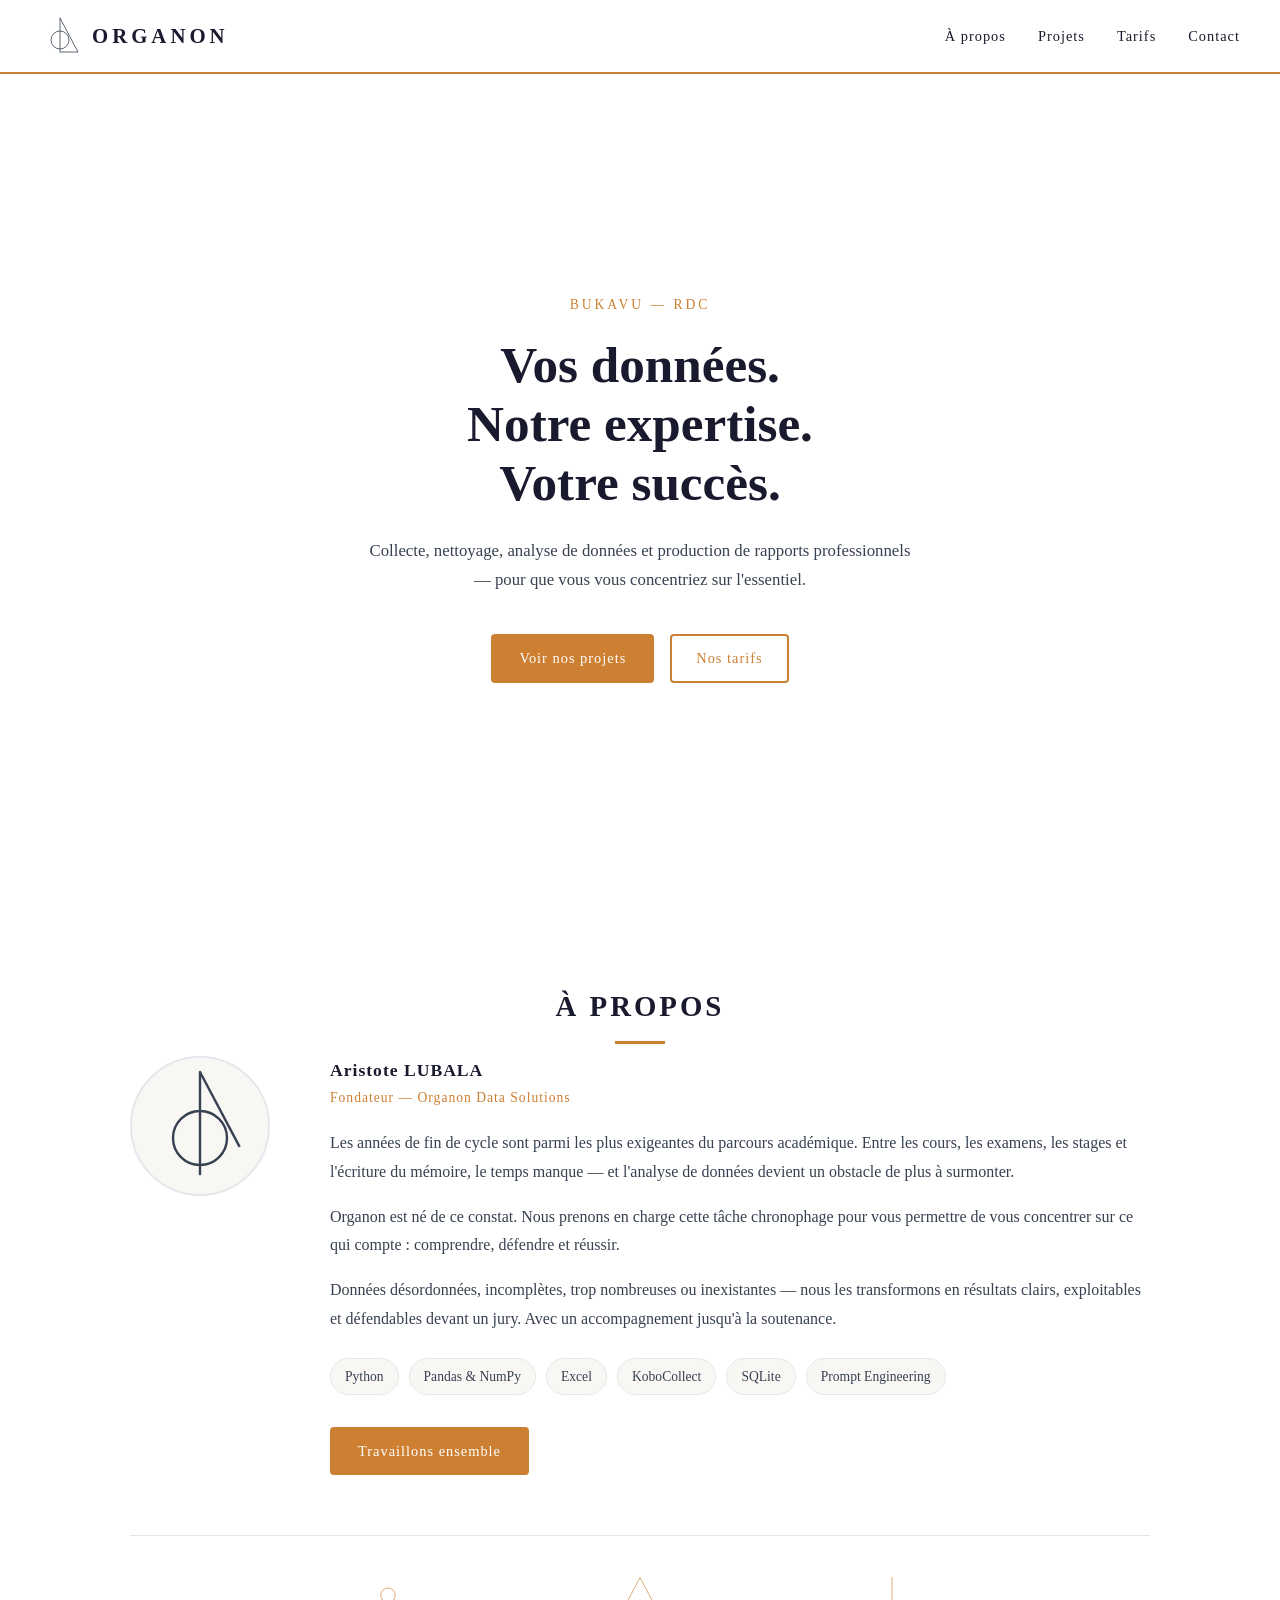
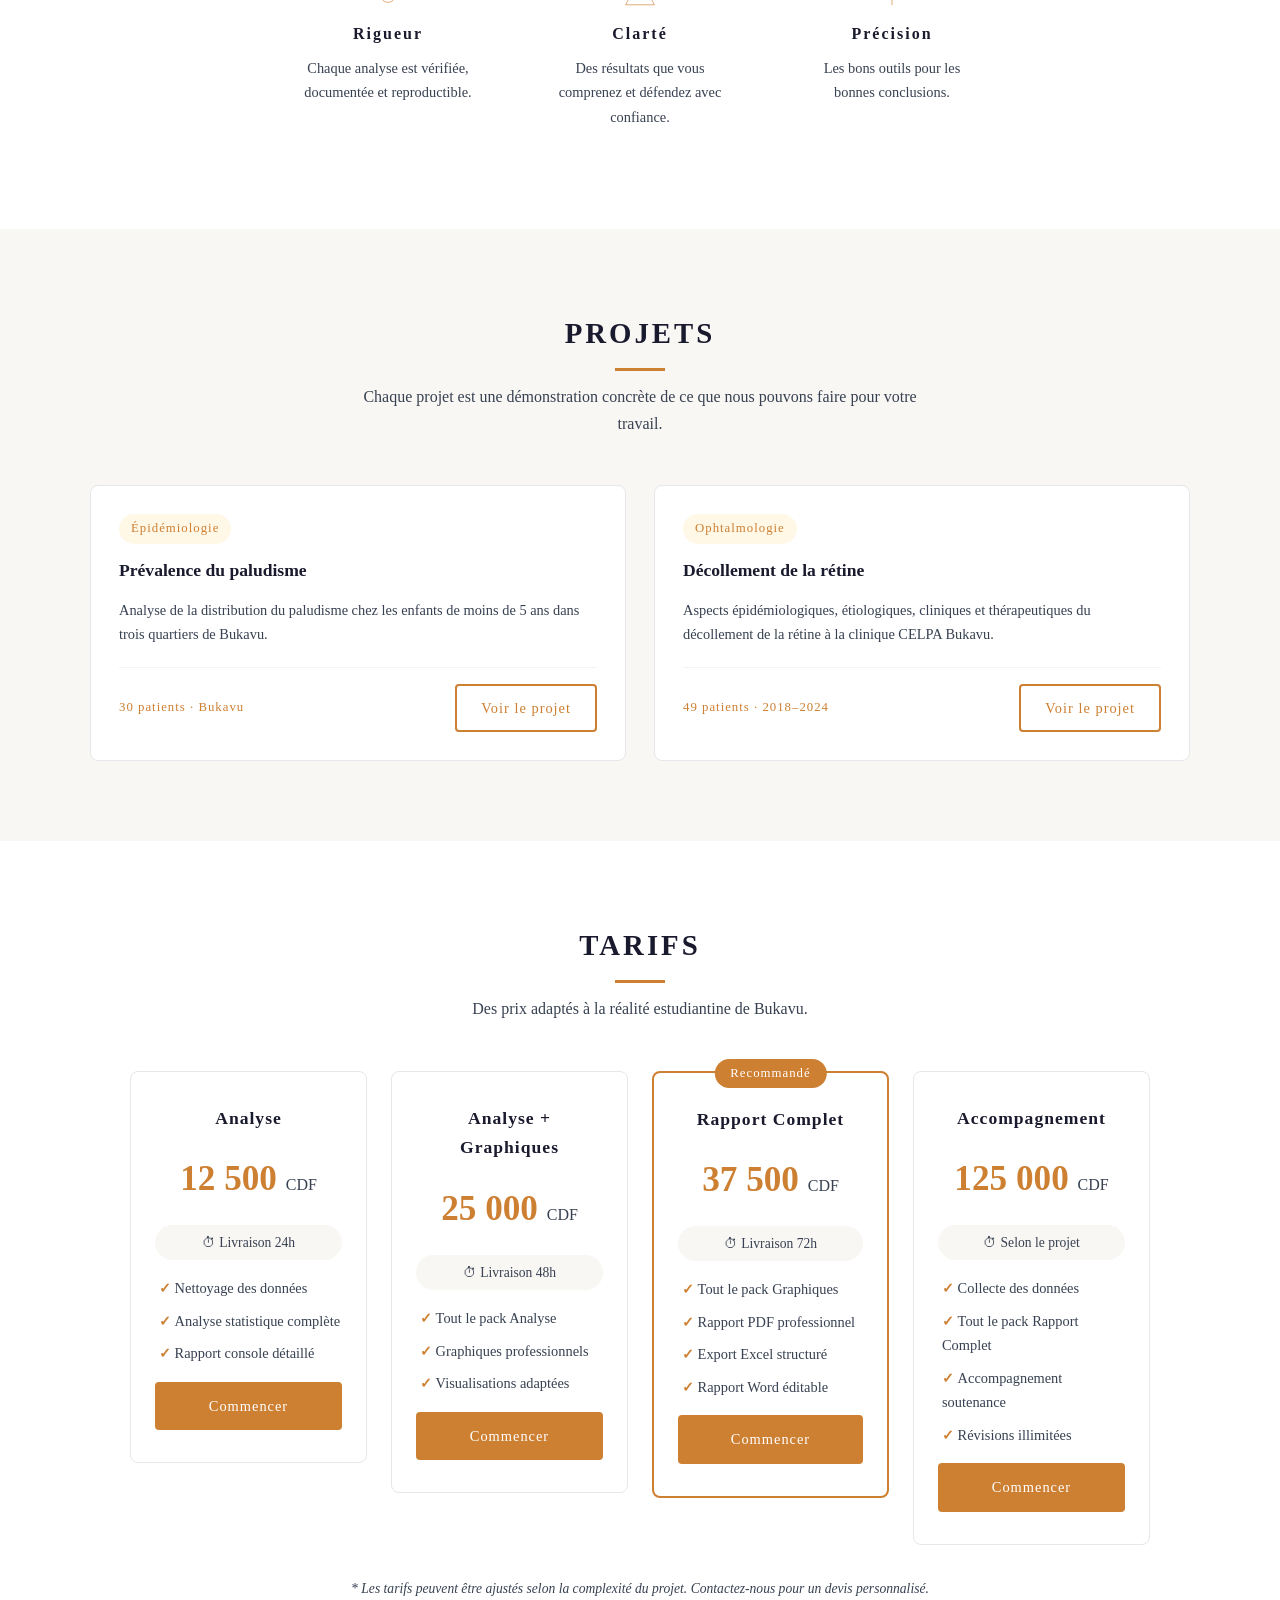
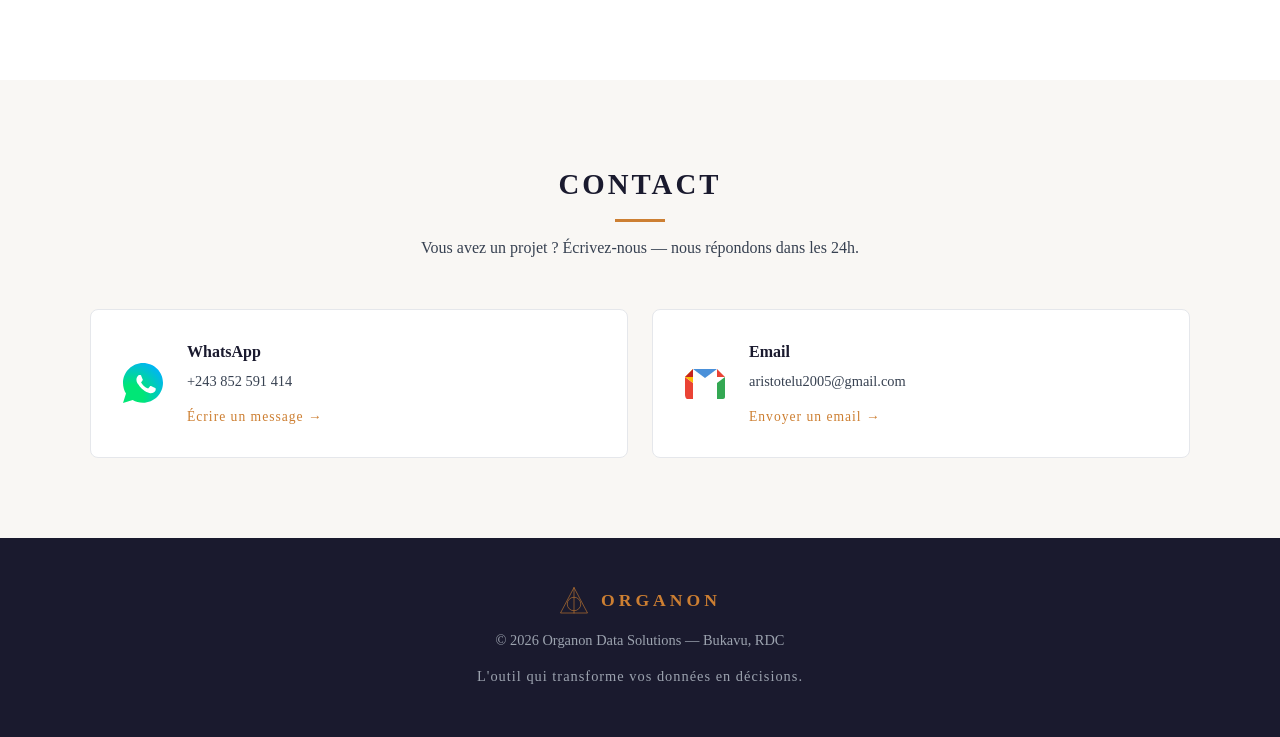
==== commit 8d1e1134: "deployement projet2 + correction siteweb" ====
--- a/index.html
+++ b/index.html
@@ -69,7 +69,7 @@
       </div>
 
       <div class="apropos-content">
-        <p class="apropos-name">MUGALIHYA NTONDO Joël</p>
+        <p class="apropos-name">Aristote LUBALA </p>
         <p class="apropos-role">Fondateur — Organon Data Solutions</p>
 
         <p class="apropos-texte">
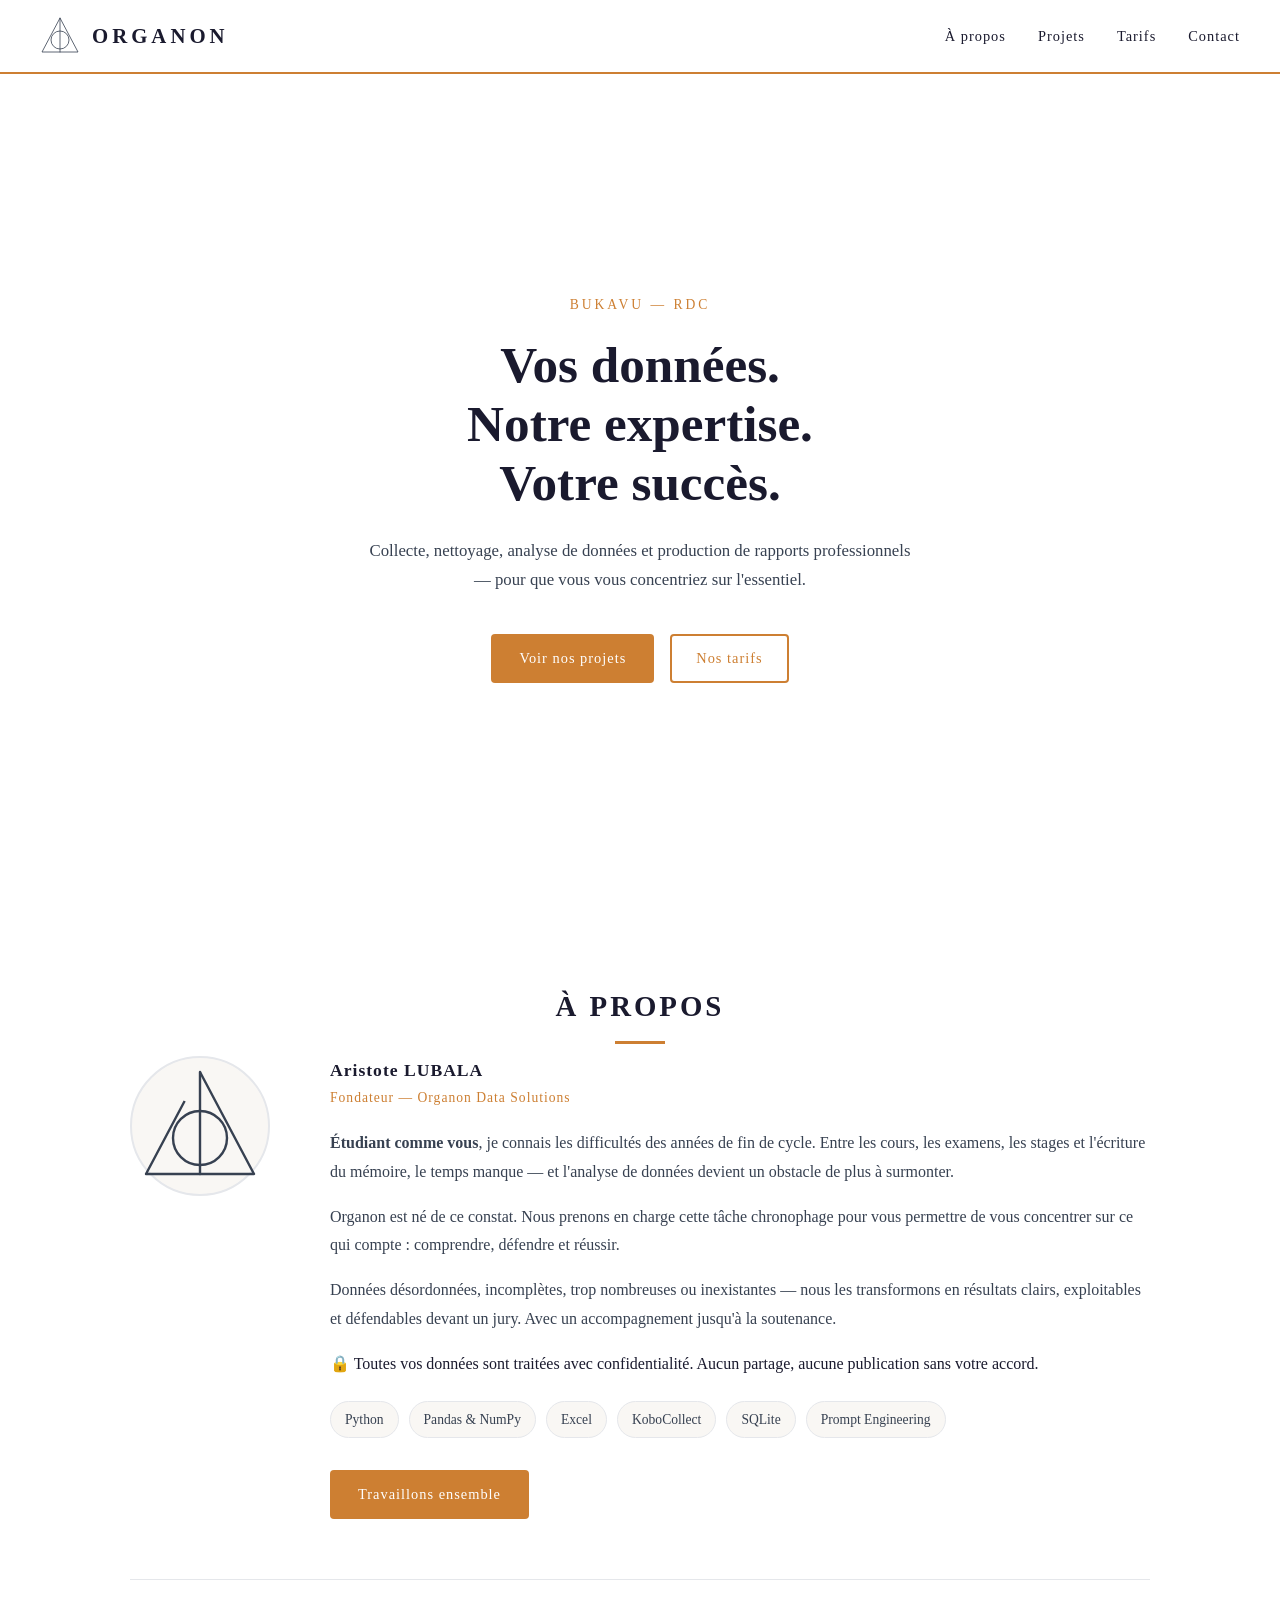
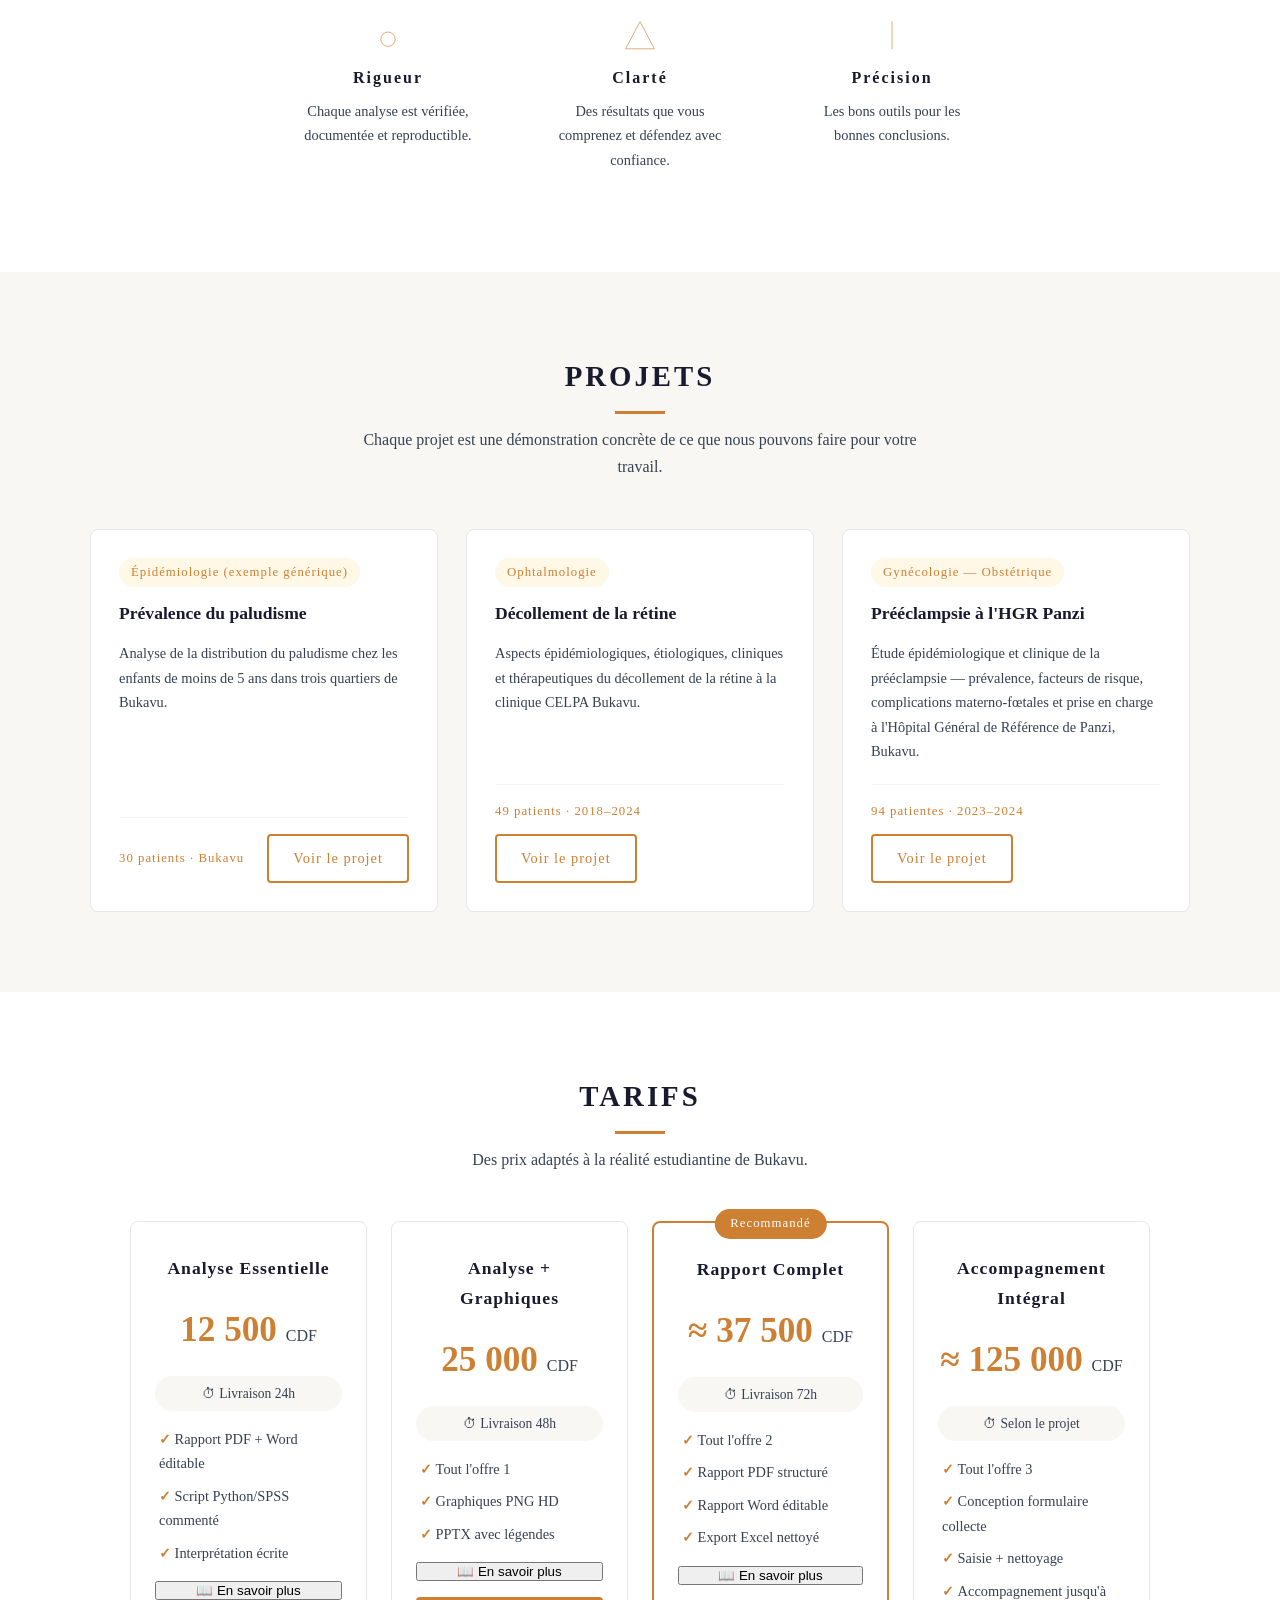
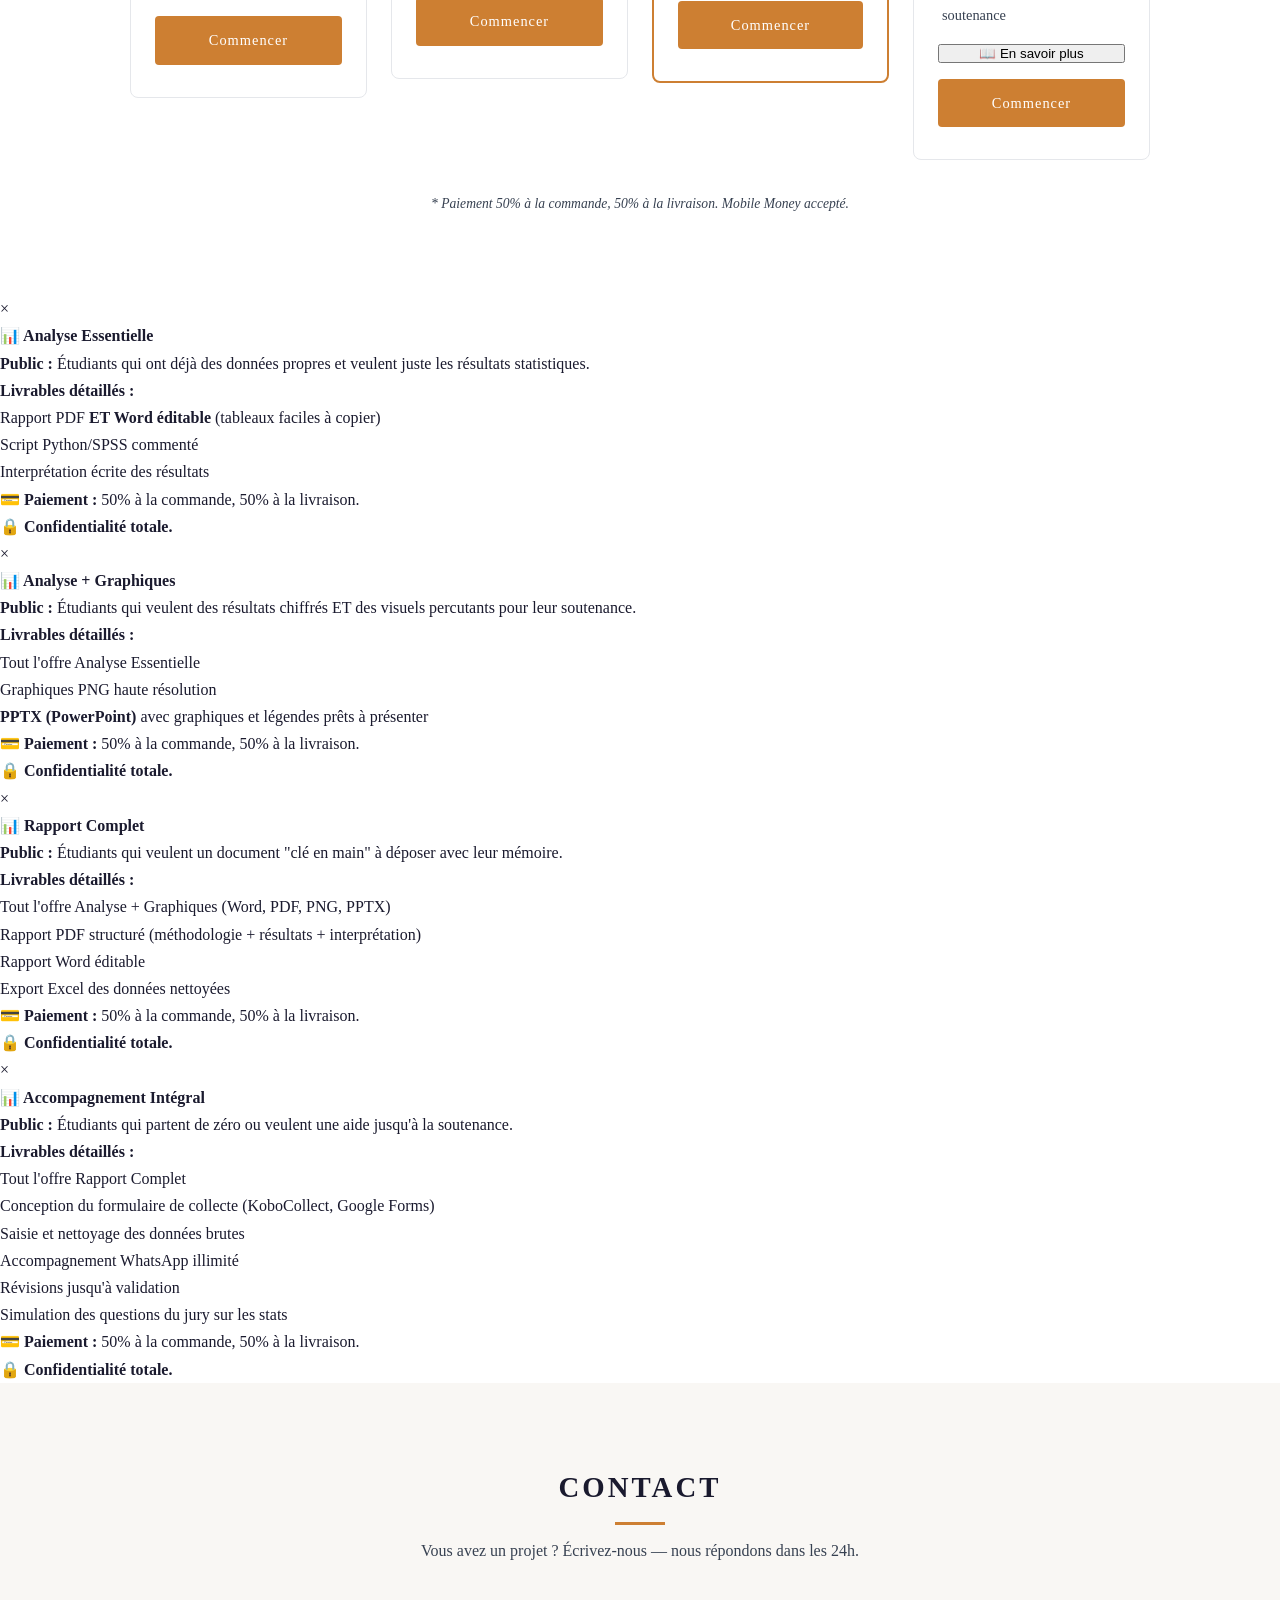
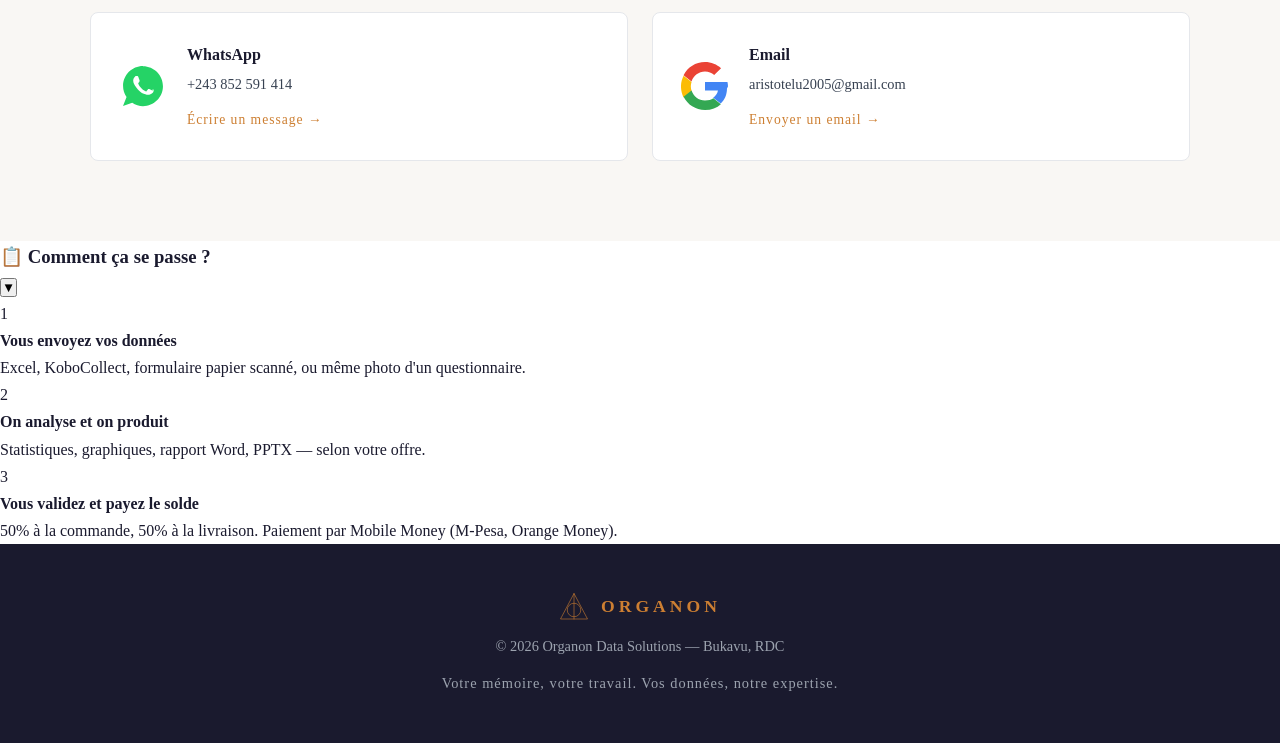
==== commit 0dd9fe48: "Mise à jour du site sans projet2.html" ====
--- a/index.html
+++ b/index.html
@@ -8,9 +8,12 @@
 </head>
 <body>
 
-  <!-- NAVIGATION -->
+  <!-- =============================
+       NAVIGATION
+       ============================= -->
   <nav class="navbar">
     <div class="nav-logo">
+      <!-- Logo Harry Potter / Reliques de la Mort -->
       <svg xmlns="http://www.w3.org/2000/svg" viewBox="0 0 200 200" width="40" height="40">
         <line x1="100" y1="10" x2="100" y2="180" stroke="#374151" stroke-width="4" stroke-linecap="round" stroke-dasharray="170" stroke-dashoffset="170">
           <animate attributeName="stroke-dashoffset" from="170" to="0" dur="0.8s" begin="0s" fill="freeze"/>
@@ -33,7 +36,9 @@
     <div class="burger">&#9776;</div>
   </nav>
 
-  <!-- HERO -->
+  <!-- =============================
+       HERO
+       ============================= -->
   <section class="hero">
     <div class="hero-content">
       <p class="hero-tag">Bukavu — RDC</p>
@@ -49,7 +54,9 @@
     </div>
   </section>
 
-  <!-- À PROPOS -->
+  <!-- =============================
+       À PROPOS
+       ============================= -->
   <section class="section" id="apropos">
     <h2 class="section-title">À propos</h2>
     <div class="apropos-wrapper">
@@ -69,14 +76,13 @@
       </div>
 
       <div class="apropos-content">
-        <p class="apropos-name">Aristote LUBALA </p>
+        <p class="apropos-name">Aristote LUBALA</p>
         <p class="apropos-role">Fondateur — Organon Data Solutions</p>
 
         <p class="apropos-texte">
-          Les années de fin de cycle sont parmi les plus exigeantes du parcours 
-          académique. Entre les cours, les examens, les stages et l'écriture du 
-          mémoire, le temps manque — et l'analyse de données devient un obstacle 
-          de plus à surmonter.
+          <strong>Étudiant comme vous</strong>, je connais les difficultés des années de fin de cycle. 
+          Entre les cours, les examens, les stages et l'écriture du mémoire, le temps manque — 
+          et l'analyse de données devient un obstacle de plus à surmonter.
         </p>
         <p class="apropos-texte">
           Organon est né de ce constat. Nous prenons en charge cette tâche 
@@ -88,6 +94,11 @@
           nous les transformons en résultats clairs, exploitables et défendables 
           devant un jury. Avec un accompagnement jusqu'à la soutenance.
         </p>
+
+        <!-- Confidentialité -->
+        <div class="confidentialite">
+          🔒 Toutes vos données sont traitées avec confidentialité. Aucun partage, aucune publication sans votre accord.
+        </div>
 
         <div class="apropos-competences">
           <span class="competence-tag">Python</span>
@@ -103,7 +114,6 @@
 
     </div>
 
-    <!-- VALEURS -->
     <div class="valeurs">
       <div class="valeur-card">
         <span class="valeur-icon">
@@ -135,7 +145,9 @@
     </div>
   </section>
 
-  <!-- PROJETS -->
+  <!-- =============================
+       PROJETS (avec projet 3 ajouté)
+       ============================= -->
   <section class="section section-alt" id="projets">
     <h2 class="section-title">Projets</h2>
     <p class="section-sub">
@@ -144,8 +156,9 @@
     </p>
     <div class="projets-grid">
 
+      <!-- Projet 1 : générique -->
       <div class="projet-card">
-        <div class="projet-tag">Épidémiologie</div>
+        <div class="projet-tag">Épidémiologie <span class="badge-generique">(exemple générique)</span></div>
         <h3>Prévalence du paludisme</h3>
         <p>
           Analyse de la distribution du paludisme chez les enfants 
@@ -157,6 +170,7 @@
         </div>
       </div>
 
+      <!-- Projet 2 : Ophtalmologie -->
       <div class="projet-card">
         <div class="projet-tag">Ophtalmologie</div>
         <h3>Décollement de la rétine</h3>
@@ -170,10 +184,27 @@
         </div>
       </div>
 
-    </div>
-  </section>
-
-  <!-- TARIFS -->
+      <!-- Projet 3 : Gynécologie (NOUVEAU) -->
+      <div class="projet-card">
+        <div class="projet-tag">Gynécologie — Obstétrique</div>
+        <h3>Prééclampsie à l'HGR Panzi</h3>
+        <p>
+          Étude épidémiologique et clinique de la prééclampsie — prévalence, 
+          facteurs de risque, complications materno-fœtales et prise en charge 
+          à l'Hôpital Général de Référence de Panzi, Bukavu.
+        </p>
+        <div class="projet-footer">
+          <span class="projet-meta">94 patientes · 2023–2024</span>
+          <a href="projet3.html" class="btn-secondary">Voir le projet</a>
+        </div>
+      </div>
+
+    </div>
+  </section>
+
+  <!-- =============================
+       TARIFS
+       ============================= -->
   <section class="section" id="tarifs">
     <h2 class="section-title">Tarifs</h2>
     <p class="section-sub">
@@ -181,65 +212,149 @@
     </p>
     <div class="tarifs-grid">
 
+      <!-- Offre 1 -->
       <div class="tarif-card">
-        <h3>Analyse</h3>
+        <h3>Analyse Essentielle</h3>
         <div class="tarif-prix">12 500 <span>CDF</span></div>
         <div class="tarif-delai">⏱ Livraison 24h</div>
         <ul>
-          <li>Nettoyage des données</li>
-          <li>Analyse statistique complète</li>
-          <li>Rapport console détaillé</li>
+          <li>Rapport PDF + Word éditable</li>
+          <li>Script Python/SPSS commenté</li>
+          <li>Interprétation écrite</li>
         </ul>
-        <a href="#contact" class="btn-primary">Commencer</a>
-      </div>
-
+        <button class="btn-details" data-modal="modal1">📖 En savoir plus</button>
+        <a href="https://wa.me/243852591414?text=Bonjour%2C%20je%20suis%20int%C3%A9ress%C3%A9%20par%20l%27offre%20%22Analyse%20Essentielle%22%20(12500%20CDF).%20Je%20souhaite%20commander." class="btn-primary">Commencer</a>
+      </div>
+
+      <!-- Offre 2 -->
       <div class="tarif-card">
         <h3>Analyse + Graphiques</h3>
         <div class="tarif-prix">25 000 <span>CDF</span></div>
         <div class="tarif-delai">⏱ Livraison 48h</div>
         <ul>
-          <li>Tout le pack Analyse</li>
-          <li>Graphiques professionnels</li>
-          <li>Visualisations adaptées</li>
+          <li>Tout l'offre 1</li>
+          <li>Graphiques PNG HD</li>
+          <li>PPTX avec légendes</li>
         </ul>
-        <a href="#contact" class="btn-primary">Commencer</a>
-      </div>
-
+        <button class="btn-details" data-modal="modal2">📖 En savoir plus</button>
+        <a href="https://wa.me/243852591414?text=Bonjour%2C%20je%20suis%20int%C3%A9ress%C3%A9%20par%20l%27offre%20%22Analyse%20%2B%20Graphiques%22%20(25000%20CDF)." class="btn-primary">Commencer</a>
+      </div>
+
+      <!-- Offre 3 (Recommandée) -->
       <div class="tarif-card tarif-featured">
         <div class="tarif-badge">Recommandé</div>
         <h3>Rapport Complet</h3>
-        <div class="tarif-prix">37 500 <span>CDF</span></div>
+        <div class="tarif-prix">≈ 37 500 <span>CDF</span></div>
         <div class="tarif-delai">⏱ Livraison 72h</div>
         <ul>
-          <li>Tout le pack Graphiques</li>
-          <li>Rapport PDF professionnel</li>
-          <li>Export Excel structuré</li>
+          <li>Tout l'offre 2</li>
+          <li>Rapport PDF structuré</li>
           <li>Rapport Word éditable</li>
+          <li>Export Excel nettoyé</li>
         </ul>
-        <a href="#contact" class="btn-primary">Commencer</a>
-      </div>
-
+        <button class="btn-details" data-modal="modal3">📖 En savoir plus</button>
+        <a href="https://wa.me/243852591414?text=Bonjour%2C%20je%20suis%20int%C3%A9ress%C3%A9%20par%20l%27offre%20%22Rapport%20Complet%22%20(environ%2037500%20CDF)." class="btn-primary">Commencer</a>
+      </div>
+
+      <!-- Offre 4 -->
       <div class="tarif-card">
-        <h3>Accompagnement</h3>
-        <div class="tarif-prix">125 000 <span>CDF</span></div>
+        <h3>Accompagnement Intégral</h3>
+        <div class="tarif-prix">≈ 125 000 <span>CDF</span></div>
         <div class="tarif-delai">⏱ Selon le projet</div>
         <ul>
-          <li>Collecte des données</li>
-          <li>Tout le pack Rapport Complet</li>
-          <li>Accompagnement soutenance</li>
-          <li>Révisions illimitées</li>
+          <li>Tout l'offre 3</li>
+          <li>Conception formulaire collecte</li>
+          <li>Saisie + nettoyage</li>
+          <li>Accompagnement jusqu'à soutenance</li>
         </ul>
-        <a href="#contact" class="btn-primary">Commencer</a>
+        <button class="btn-details" data-modal="modal4">📖 En savoir plus</button>
+        <a href="https://wa.me/243852591414?text=Bonjour%2C%20je%20suis%20int%C3%A9ress%C3%A9%20par%20l%27offre%20%22Accompagnement%20Int%C3%A9gral%22%20(environ%20125000%20CDF)." class="btn-primary">Commencer</a>
       </div>
 
     </div>
     <p class="tarif-note">
-      * Les tarifs peuvent être ajustés selon la complexité du projet. 
-      Contactez-nous pour un devis personnalisé.
+      * Paiement 50% à la commande, 50% à la livraison. Mobile Money accepté.
     </p>
   </section>
 
-  <!-- CONTACT -->
+  <!-- =============================
+       POPUPS MODALS
+       ============================= -->
+  <!-- Modal 1 -->
+  <div id="modal1" class="modal">
+    <div class="modal-content">
+      <span class="modal-close">&times;</span>
+      <h4>📊 Analyse Essentielle</h4>
+      <p><strong>Public :</strong> Étudiants qui ont déjà des données propres et veulent juste les résultats statistiques.</p>
+      <p><strong>Livrables détaillés :</strong></p>
+      <ul>
+        <li>Rapport PDF <strong>ET Word éditable</strong> (tableaux faciles à copier)</li>
+        <li>Script Python/SPSS commenté</li>
+        <li>Interprétation écrite des résultats</li>
+      </ul>
+      <p><strong>💳 Paiement :</strong> 50% à la commande, 50% à la livraison.</p>
+      <p><strong>🔒 Confidentialité totale.</strong></p>
+    </div>
+  </div>
+
+  <!-- Modal 2 -->
+  <div id="modal2" class="modal">
+    <div class="modal-content">
+      <span class="modal-close">&times;</span>
+      <h4>📊 Analyse + Graphiques</h4>
+      <p><strong>Public :</strong> Étudiants qui veulent des résultats chiffrés ET des visuels percutants pour leur soutenance.</p>
+      <p><strong>Livrables détaillés :</strong></p>
+      <ul>
+        <li>Tout l'offre Analyse Essentielle</li>
+        <li>Graphiques PNG haute résolution</li>
+        <li><strong>PPTX (PowerPoint)</strong> avec graphiques et légendes prêts à présenter</li>
+      </ul>
+      <p><strong>💳 Paiement :</strong> 50% à la commande, 50% à la livraison.</p>
+      <p><strong>🔒 Confidentialité totale.</strong></p>
+    </div>
+  </div>
+
+  <!-- Modal 3 -->
+  <div id="modal3" class="modal">
+    <div class="modal-content">
+      <span class="modal-close">&times;</span>
+      <h4>📊 Rapport Complet</h4>
+      <p><strong>Public :</strong> Étudiants qui veulent un document "clé en main" à déposer avec leur mémoire.</p>
+      <p><strong>Livrables détaillés :</strong></p>
+      <ul>
+        <li>Tout l'offre Analyse + Graphiques (Word, PDF, PNG, PPTX)</li>
+        <li>Rapport PDF structuré (méthodologie + résultats + interprétation)</li>
+        <li>Rapport Word éditable</li>
+        <li>Export Excel des données nettoyées</li>
+      </ul>
+      <p><strong>💳 Paiement :</strong> 50% à la commande, 50% à la livraison.</p>
+      <p><strong>🔒 Confidentialité totale.</strong></p>
+    </div>
+  </div>
+
+  <!-- Modal 4 -->
+  <div id="modal4" class="modal">
+    <div class="modal-content">
+      <span class="modal-close">&times;</span>
+      <h4>📊 Accompagnement Intégral</h4>
+      <p><strong>Public :</strong> Étudiants qui partent de zéro ou veulent une aide jusqu'à la soutenance.</p>
+      <p><strong>Livrables détaillés :</strong></p>
+      <ul>
+        <li>Tout l'offre Rapport Complet</li>
+        <li>Conception du formulaire de collecte (KoboCollect, Google Forms)</li>
+        <li>Saisie et nettoyage des données brutes</li>
+        <li>Accompagnement WhatsApp illimité</li>
+        <li>Révisions jusqu'à validation</li>
+        <li>Simulation des questions du jury sur les stats</li>
+      </ul>
+      <p><strong>💳 Paiement :</strong> 50% à la commande, 50% à la livraison.</p>
+      <p><strong>🔒 Confidentialité totale.</strong></p>
+    </div>
+  </div>
+
+  <!-- =============================
+       CONTACT
+       ============================= -->
   <section class="section section-alt" id="contact">
     <h2 class="section-title">Contact</h2>
     <p class="section-sub">
@@ -247,17 +362,12 @@
     </p>
     <div class="contact-grid">
 
+      <!-- WhatsApp officiel -->
       <a href="https://wa.me/243852591414" target="_blank" class="contact-card">
         <div class="contact-icon">
-          <!-- WhatsApp SVG officiel -->
           <svg xmlns="http://www.w3.org/2000/svg" viewBox="0 0 48 48" width="48" height="48">
-            <radialGradient id="wha" cx="11.99" cy="37.95" r="40.48" gradientUnits="userSpaceOnUse">
-              <stop offset="0" stop-color="#00e676"/>
-              <stop offset=".3" stop-color="#00e676"/>
-              <stop offset="1" stop-color="#00b0ff"/>
-            </radialGradient>
-            <path fill="url(#wha)" d="M24,4C13,4,4,13,4,24c0,3.9,1.1,7.5,3,10.6L4,44l9.7-3c3,1.7,6.4,2.7,10.3,2.7 c11,0,20-9,20-20S35,4,24,4z"/>
-            <path fill="#fff" d="M35.2,28.6c-0.5-0.2-2.8-1.4-3.2-1.5c-0.4-0.2-0.7-0.2-1,0.2c-0.3,0.5-1.2,1.5-1.4,1.8 c-0.3,0.3-0.5,0.4-1,0.1c-0.5-0.2-2-0.7-3.7-2.3c-1.4-1.2-2.3-2.7-2.6-3.2c-0.3-0.5,0-0.7,0.2-1c0.2-0.2,0.5-0.5,0.7-0.8 c0.2-0.3,0.3-0.5,0.5-0.8c0.2-0.3,0.1-0.6,0-0.8c-0.1-0.2-1-2.5-1.4-3.4c-0.4-0.9-0.7-0.8-1-0.8c-0.3,0-0.6,0-0.9,0 c-0.3,0-0.8,0.1-1.3,0.6c-0.4,0.5-1.7,1.6-1.7,4c0,2.3,1.7,4.6,2,4.9c0.2,0.3,3.3,5.2,8.1,7.3c1.1,0.5,2,0.8,2.7,1 c1.1,0.3,2.2,0.3,3,0.2c0.9-0.1,2.8-1.1,3.2-2.3c0.4-1.1,0.4-2.1,0.3-2.3C35.9,29,35.6,28.8,35.2,28.6z"/>
+            <path fill="#25D366" d="M24.01 4.07C13.07 4.07 4.07 13.07 4.07 24.01c0 4.02 1.22 7.89 3.48 11.09L4 44.02l9.22-3.25c3.2 2.16 7.01 3.36 10.79 3.36 10.94 0 19.94-9 19.94-19.93 0-10.94-9-19.93-19.94-19.93z"/>
+            <path fill="#FFF" d="M33.5 28.7c-.5-.2-2.9-1.5-3.4-1.6-.4-.2-.8-.2-1.1.2-.3.4-1.2 1.6-1.5 1.9-.3.3-.6.3-1 .1-1.6-.8-3.6-2.2-5-4-1.2-1.4-2-3.1-2.2-3.6-.2-.4 0-.7.2-.9.2-.2.5-.6.7-.8.2-.3.3-.5.4-.9.1-.4 0-.7-.1-.9-.1-.3-.9-2.5-1.3-3.4-.3-.9-.7-.8-1-.8h-.9c-.3 0-.9.1-1.3.7-.5.6-1.8 1.7-1.8 4.1 0 2.4 1.7 4.7 2 5.1.3.4 3.5 5.7 8.5 7.9 1.2.5 2.2.8 3 .9 1.3.2 2.4.1 3.3-.2 1-.3 2.9-1.2 3.3-2.4.4-1.1.4-2.1.3-2.3-.1-.2-.4-.4-.9-.6z"/>
           </svg>
         </div>
         <div class="contact-info">
@@ -267,16 +377,14 @@
         </div>
       </a>
 
+      <!-- Email officiel Gmail -->
       <a href="mailto:aristotelu2005@gmail.com" class="contact-card">
         <div class="contact-icon">
-          <!-- Gmail SVG -->
           <svg xmlns="http://www.w3.org/2000/svg" viewBox="0 0 48 48" width="48" height="48">
-            <path fill="#EA4335" d="M6,40h6V24L4,18v18C4,37.2,4.9,40,6,40z"/>
-            <path fill="#34A853" d="M36,40h6c1.1,0,2-0.9,2-2V18l-8,6V40z"/>
-            <path fill="#4A90D9" d="M36,10H12L24,19L36,10z"/>
-            <path fill="#FBBC05" d="M4,18l8,6V10L4,18z"/>
-            <path fill="#EA4335" d="M44,18l-8-8v8L44,18z"/>
-            <path fill="#C5221F" d="M12,10l-8,8h8V10z"/>
+            <path fill="#EA4335" d="M24 9.5c3.54 0 6.71 1.22 9.21 3.6l6.85-6.85C35.9 2.38 30.2 0 24 0 14.62 0 6.51 5.38 2.56 13.22l7.98 6.2C12.43 13.72 17.74 9.5 24 9.5z"/>
+            <path fill="#4285F4" d="M46.98 24.55c0-1.56-.16-3.14-.52-4.64H24v8.64h12.96c-.56 2.96-2.26 5.48-4.78 7.18l7.52 5.86c4.02-3.68 6.28-9.07 6.28-15.04z"/>
+            <path fill="#FBBC05" d="M10.54 28.78c-.96-2.88-.96-5.98 0-8.86l-7.98-6.2c-3.44 6.86-3.44 14.86 0 21.72l7.98-6.2z"/>
+            <path fill="#34A853" d="M24 48c6.48 0 11.93-2.13 15.89-5.81l-7.52-5.86c-2.12 1.44-4.92 2.27-8.37 2.27-6.26 0-11.57-4.22-13.46-10.02l-7.98 6.2C6.51 42.62 14.62 48 24 48z"/>
           </svg>
         </div>
         <div class="contact-info">
@@ -289,7 +397,44 @@
     </div>
   </section>
 
-  <!-- FOOTER -->
+  <!-- =============================
+       PROCESS (accordéon discret) - PLACÉ AVANT LE FOOTER
+       ============================= -->
+  <section class="process-section" id="process">
+    <div class="process-header">
+      <h3 class="process-title">📋 Comment ça se passe ?</h3>
+      <button id="processToggle" class="process-toggle">▼</button>
+    </div>
+    <div id="processContent" class="process-content hidden-process">
+      <div class="process-steps">
+        <div class="step">
+          <span class="step-number">1</span>
+          <div class="step-text">
+            <strong>Vous envoyez vos données</strong>
+            <p>Excel, KoboCollect, formulaire papier scanné, ou même photo d'un questionnaire.</p>
+          </div>
+        </div>
+        <div class="step">
+          <span class="step-number">2</span>
+          <div class="step-text">
+            <strong>On analyse et on produit</strong>
+            <p>Statistiques, graphiques, rapport Word, PPTX — selon votre offre.</p>
+          </div>
+        </div>
+        <div class="step">
+          <span class="step-number">3</span>
+          <div class="step-text">
+            <strong>Vous validez et payez le solde</strong>
+            <p>50% à la commande, 50% à la livraison. Paiement par Mobile Money (M-Pesa, Orange Money).</p>
+          </div>
+        </div>
+      </div>
+    </div>
+  </section>
+
+  <!-- =============================
+       FOOTER
+       ============================= -->
   <footer class="footer">
     <div class="footer-logo">
       <svg xmlns="http://www.w3.org/2000/svg" viewBox="0 0 200 200" width="30" height="30">
@@ -300,7 +445,7 @@
       <span>ORGANON</span>
     </div>
     <p>© 2026 Organon Data Solutions — Bukavu, RDC</p>
-    <p class="footer-sub">L'outil qui transforme vos données en décisions.</p>
+    <p class="footer-sub">Votre mémoire, votre travail. Vos données, notre expertise.</p>
   </footer>
 
   <script src="assets/js/main.js"></script>
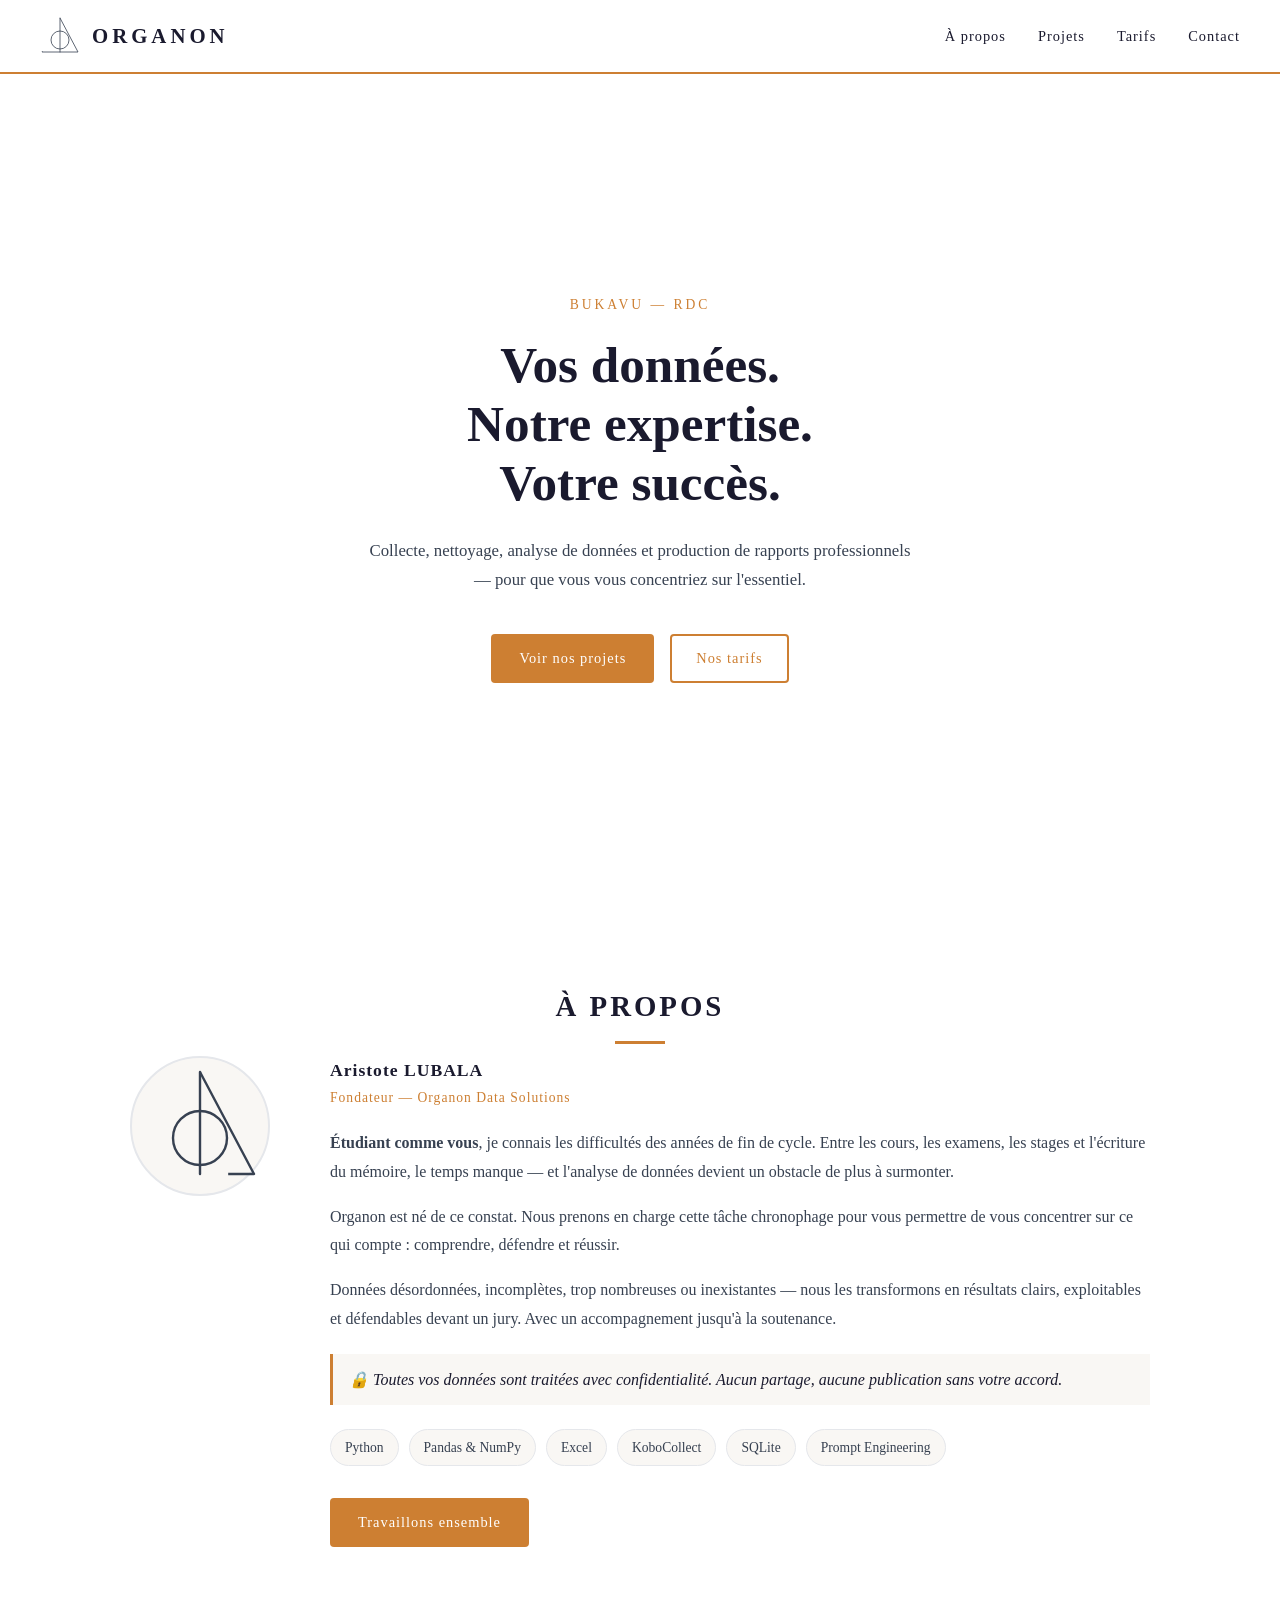
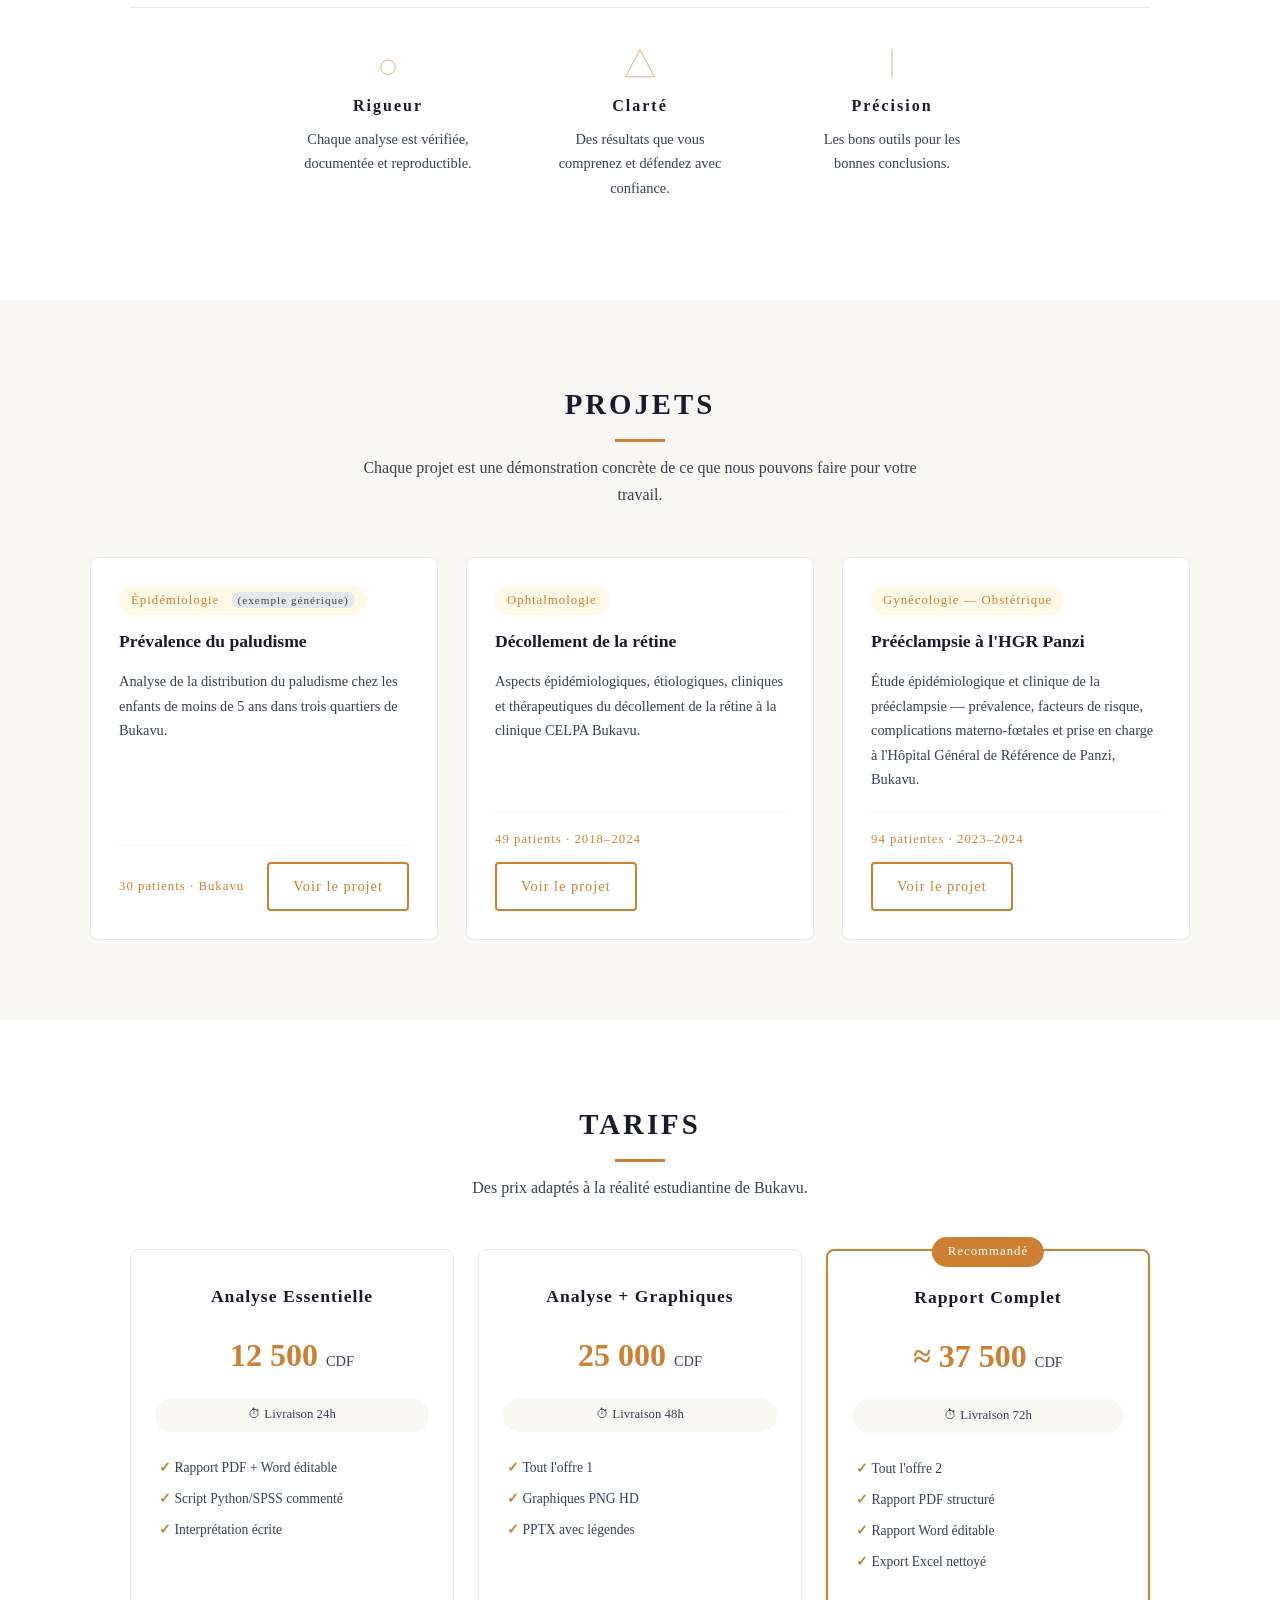
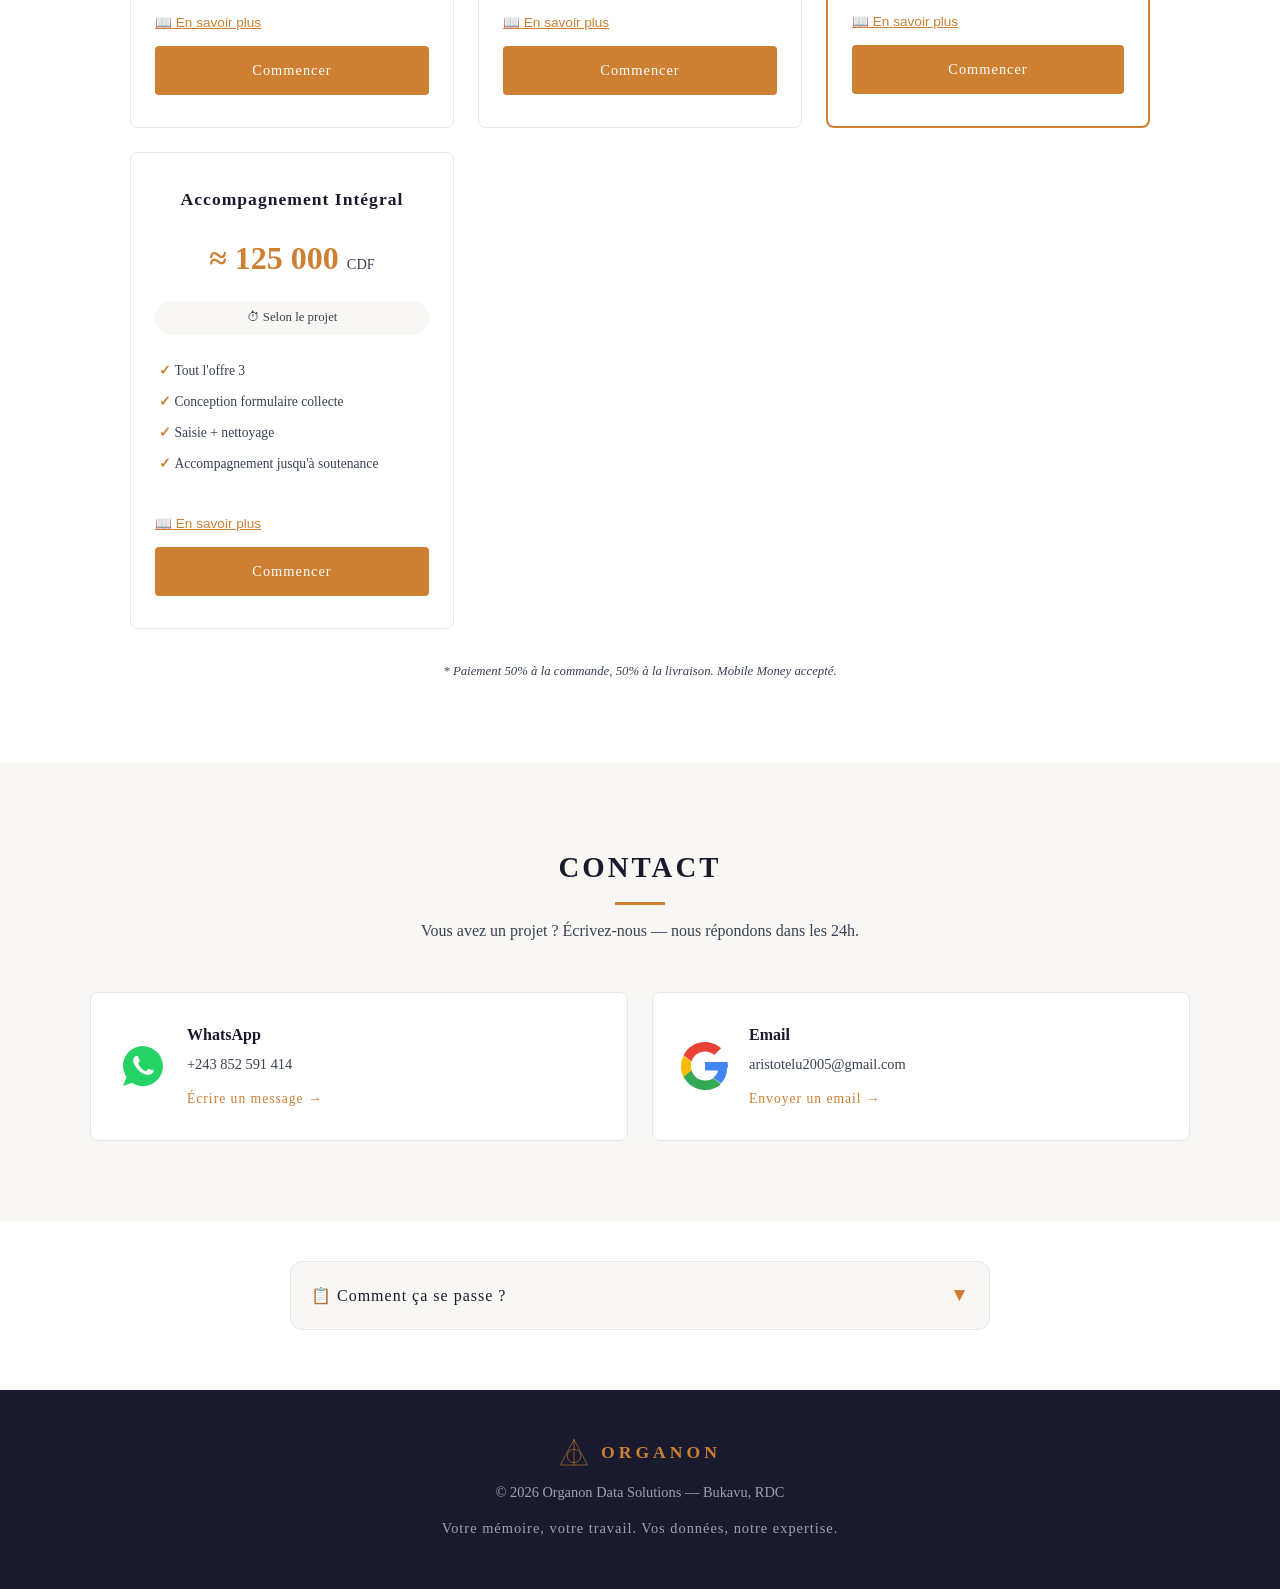
==== commit 0b8ead75: "Mise à jour du site - projet2.html exclu temporairement" ====
--- a/index.html
+++ b/index.html
@@ -9,7 +9,7 @@
 <body>
 
   <!-- =============================
-       NAVIGATION
+       NAVIGATION - version approuvé 
        ============================= -->
   <nav class="navbar">
     <div class="nav-logo">
--- a/assets/css/style.css
+++ b/assets/css/style.css
@@ -45,6 +45,7 @@
   top: 0;
   z-index: 100;
   transition: box-shadow 0.3s;
+  flex-wrap: wrap;
 }
 
 .nav-logo {
@@ -71,6 +72,7 @@
   letter-spacing: 1px;
   color: #1A1A2E;
   transition: color 0.3s;
+  white-space: nowrap;
 }
 
 .nav-links a:hover {
@@ -97,6 +99,7 @@
   letter-spacing: 1px;
   transition: background-color 0.3s;
   cursor: pointer;
+  border: none;
 }
 
 .btn-primary:hover {
@@ -113,11 +116,102 @@
   letter-spacing: 1px;
   transition: all 0.3s;
   cursor: pointer;
+  background: transparent;
 }
 
 .btn-secondary:hover {
   background-color: #CD7F32;
   color: #FFFFFF;
+}
+
+.btn-details {
+  background: none;
+  border: none;
+  color: #CD7F32;
+  font-size: 0.85rem;
+  cursor: pointer;
+  text-decoration: underline;
+  padding: 8px 0 0;
+  width: fit-content;
+  margin-top: 8px;
+}
+
+.btn-details:hover {
+  color: #b86e28;
+}
+
+/* =============================
+   MODAL (POPUP)
+   ============================= */
+.modal {
+  display: none;
+  position: fixed;
+  top: 0;
+  left: 0;
+  width: 100%;
+  height: 100%;
+  background-color: rgba(0,0,0,0.75);
+  z-index: 2000;
+  justify-content: center;
+  align-items: center;
+}
+
+.modal.show {
+  display: flex;
+}
+
+.modal-content {
+  background-color: #FFFFFF;
+  max-width: 500px;
+  width: 90%;
+  padding: 28px;
+  border-radius: 12px;
+  border-top: 4px solid #CD7F32;
+  position: relative;
+  max-height: 80vh;
+  overflow-y: auto;
+  box-shadow: 0 20px 30px rgba(0,0,0,0.2);
+}
+
+.modal-close {
+  position: absolute;
+  top: 12px;
+  right: 20px;
+  font-size: 1.8rem;
+  cursor: pointer;
+  color: #666;
+  transition: color 0.2s;
+}
+
+.modal-close:hover {
+  color: #CD7F32;
+}
+
+.modal-content h4 {
+  color: #1A1A2E;
+  margin-bottom: 16px;
+  font-size: 1.3rem;
+  border-bottom: 2px solid #CD7F32;
+  display: inline-block;
+  padding-bottom: 4px;
+}
+
+.modal-content p {
+  margin-bottom: 12px;
+  font-size: 0.95rem;
+  color: #374151;
+  line-height: 1.6;
+}
+
+.modal-content ul {
+  margin: 12px 0 12px 20px;
+  list-style: disc;
+}
+
+.modal-content ul li {
+  font-size: 0.9rem;
+  color: #374151;
+  margin-bottom: 6px;
 }
 
 /* =============================
@@ -218,6 +312,95 @@
 }
 
 /* =============================
+   PROCESS (accordéon discret)
+   ============================= */
+.process-section {
+  max-width: 700px;
+  margin: 40px auto 60px;
+  background-color: #F9F7F4;
+  border-radius: 12px;
+  padding: 8px 20px;
+  border: 1px solid #E5E7EB;
+}
+
+.process-header {
+  display: flex;
+  justify-content: space-between;
+  align-items: center;
+  cursor: pointer;
+  padding: 12px 0;
+}
+
+.process-title {
+  font-size: 1rem;
+  font-weight: normal;
+  color: #1A1A2E;
+  letter-spacing: 1px;
+  margin: 0;
+}
+
+.process-toggle {
+  background: none;
+  border: none;
+  font-size: 1.2rem;
+  color: #CD7F32;
+  cursor: pointer;
+  transition: transform 0.3s;
+}
+
+.process-toggle.open {
+  transform: rotate(180deg);
+}
+
+.process-content {
+  overflow: hidden;
+  transition: max-height 0.4s ease;
+  max-height: 500px;
+}
+
+.process-content.hidden-process {
+  max-height: 0;
+  padding: 0;
+}
+
+.process-steps {
+  display: flex;
+  flex-direction: column;
+  gap: 20px;
+  padding: 20px 0;
+  border-top: 1px solid #E5E7EB;
+}
+
+.step {
+  display: flex;
+  gap: 16px;
+  align-items: flex-start;
+}
+
+.step-number {
+  display: flex;
+  align-items: center;
+  justify-content: center;
+  width: 32px;
+  height: 32px;
+  background-color: #CD7F32;
+  color: #FFFFFF;
+  border-radius: 50%;
+  font-weight: bold;
+  flex-shrink: 0;
+}
+
+.step-text strong {
+  color: #1A1A2E;
+}
+
+.step-text p {
+  margin: 4px 0 0;
+  font-size: 0.9rem;
+  color: #374151;
+}
+
+/* =============================
    À PROPOS
    ============================= */
 .apropos-wrapper {
@@ -266,6 +449,14 @@
   line-height: 1.8;
 }
 
+.confidentialite {
+  background-color: #F9F7F4;
+  padding: 12px 16px;
+  border-left: 3px solid #CD7F32;
+  font-style: italic;
+  margin: 20px 0;
+}
+
 .apropos-competences {
   display: flex;
   flex-wrap: wrap;
@@ -357,6 +548,16 @@
   width: fit-content;
 }
 
+.badge-generique {
+  background-color: #E5E7EB;
+  color: #374151;
+  font-size: 0.7rem;
+  margin-left: 8px;
+  vertical-align: middle;
+  padding: 2px 6px;
+  border-radius: 12px;
+}
+
 .projet-card h3 {
   font-size: 1.1rem;
   color: #1A1A2E;
@@ -390,7 +591,7 @@
    ============================= */
 .tarifs-grid {
   display: grid;
-  grid-template-columns: repeat(auto-fit, minmax(230px, 1fr));
+  grid-template-columns: repeat(auto-fit, minmax(240px, 1fr));
   gap: 24px;
   align-items: start;
 }
@@ -405,6 +606,7 @@
   display: flex;
   flex-direction: column;
   gap: 16px;
+  height: 100%;
 }
 
 .tarif-featured {
@@ -429,22 +631,23 @@
   font-size: 1.1rem;
   letter-spacing: 1px;
   color: #1A1A2E;
+  margin: 0;
 }
 
 .tarif-prix {
-  font-size: 2.2rem;
+  font-size: 2rem;
   font-weight: bold;
   color: #CD7F32;
 }
 
 .tarif-prix span {
-  font-size: 1rem;
+  font-size: 0.9rem;
   font-weight: normal;
   color: #374151;
 }
 
 .tarif-delai {
-  font-size: 0.85rem;
+  font-size: 0.8rem;
   color: #374151;
   background-color: #F9F7F4;
   padding: 6px 12px;
@@ -458,12 +661,15 @@
   flex-direction: column;
   gap: 8px;
   flex: 1;
+  margin: 8px 0;
+  padding-left: 0;
 }
 
 .tarif-card ul li {
-  font-size: 0.9rem;
+  font-size: 0.85rem;
   color: #374151;
   padding-left: 4px;
+  list-style: none;
 }
 
 .tarif-card ul li::before {
@@ -474,7 +680,7 @@
 
 .tarif-note {
   text-align: center;
-  font-size: 0.85rem;
+  font-size: 0.8rem;
   color: #374151;
   margin-top: 32px;
   font-style: italic;
@@ -580,10 +786,19 @@
 }
 
 /* =============================
-   RESPONSIVE
-   ============================= */
+   RESPONSIVE (CORRIGÉ)
+   ============================= */
+@media (max-width: 900px) {
+  .nav-links {
+    gap: 20px;
+  }
+  
+  .nav-links a {
+    font-size: 0.85rem;
+  }
+}
+
 @media (max-width: 768px) {
-
   .navbar {
     padding: 16px 20px;
   }
@@ -600,10 +815,23 @@
     border-bottom: 2px solid #CD7F32;
     gap: 16px;
     z-index: 99;
+    width: 100%;
   }
 
   .nav-links.nav-open {
     display: flex;
+  }
+
+  .nav-links li {
+    width: 100%;
+    text-align: center;
+  }
+
+  .nav-links a {
+    display: block;
+    padding: 10px 0;
+    font-size: 1rem;
+    white-space: normal;
   }
 
   .burger {
@@ -667,10 +895,23 @@
   .footer {
     padding: 40px 20px;
   }
+
+  .process-section {
+    margin: 20px;
+  }
+
+  .step {
+    gap: 12px;
+  }
+
+  .step-number {
+    width: 28px;
+    height: 28px;
+    font-size: 0.9rem;
+  }
 }
 
 @media (max-width: 480px) {
-
   .nav-title {
     font-size: 1rem;
     letter-spacing: 2px;
@@ -686,7 +927,7 @@
   }
 
   .tarif-prix {
-    font-size: 1.8rem;
+    font-size: 1.6rem;
   }
 
   .hero-btns {
@@ -698,4 +939,4 @@
     flex-direction: column;
     align-items: flex-start;
   }
-}
+}
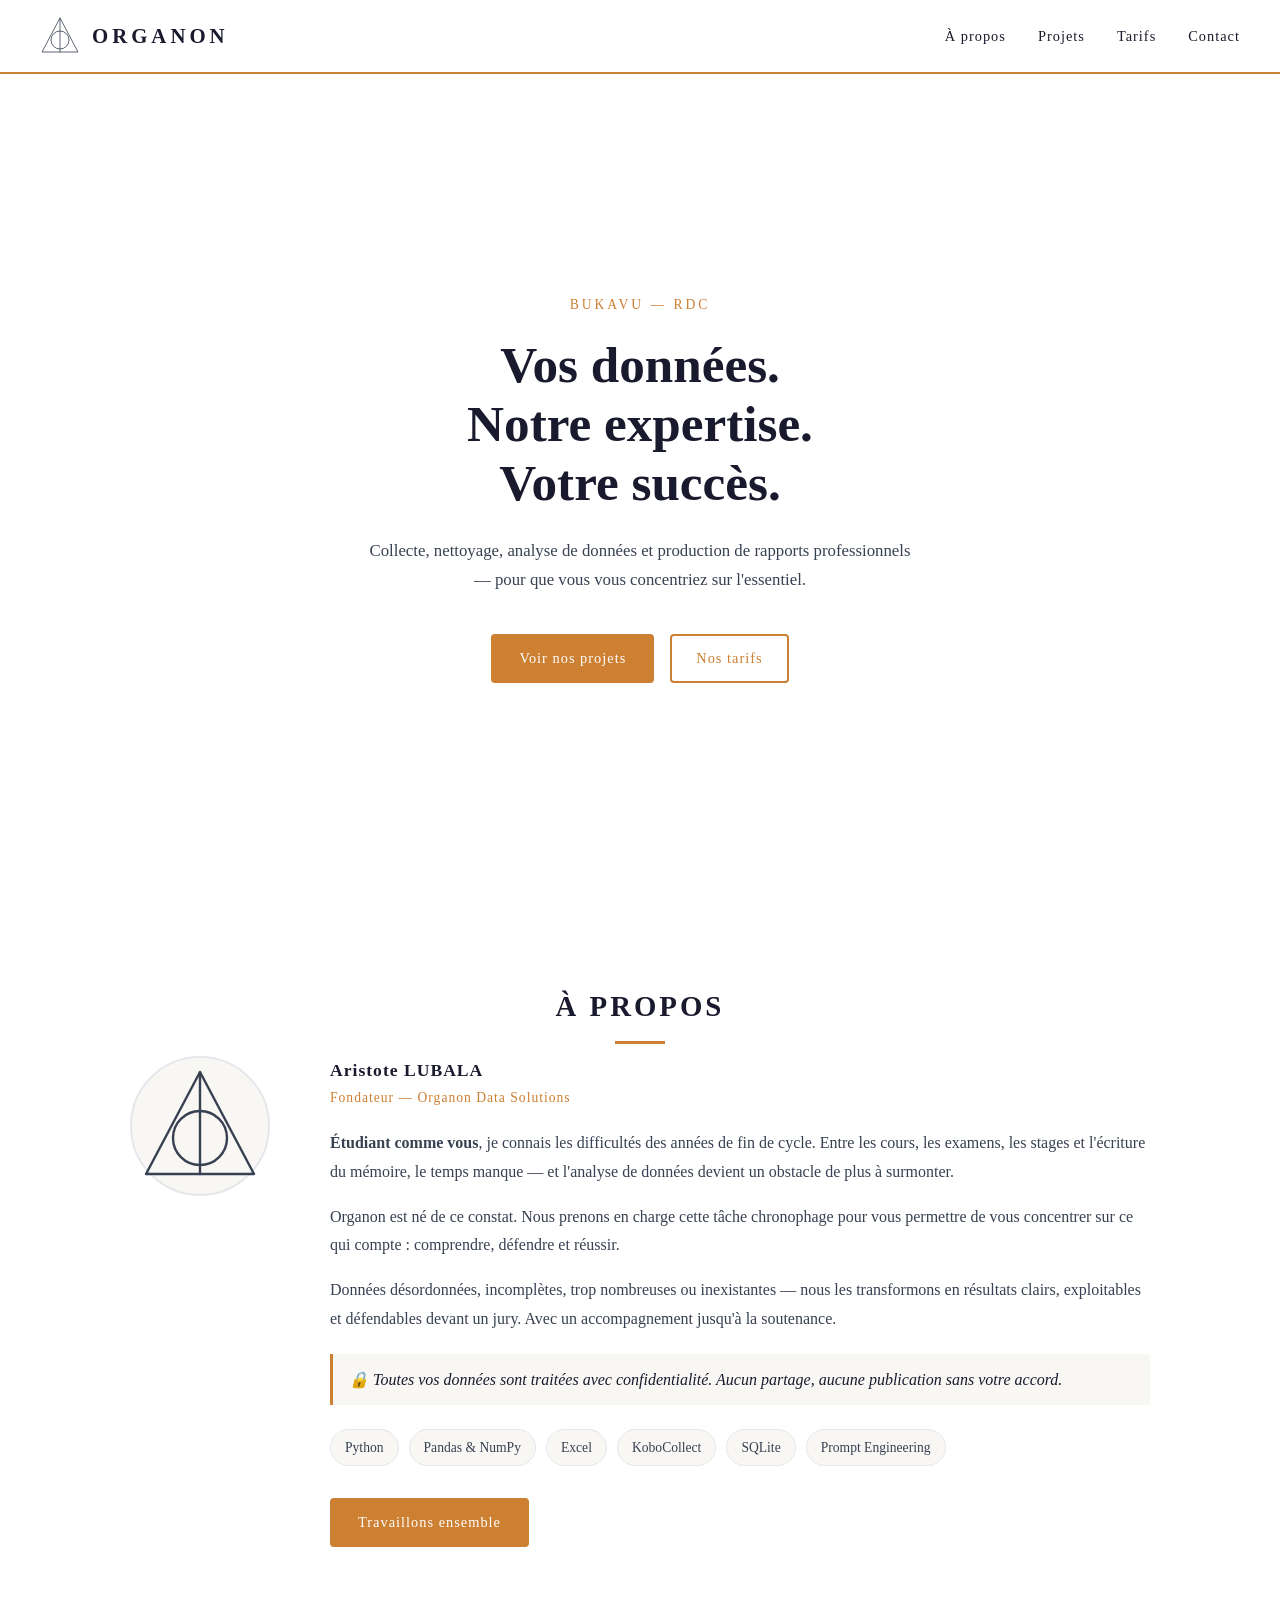
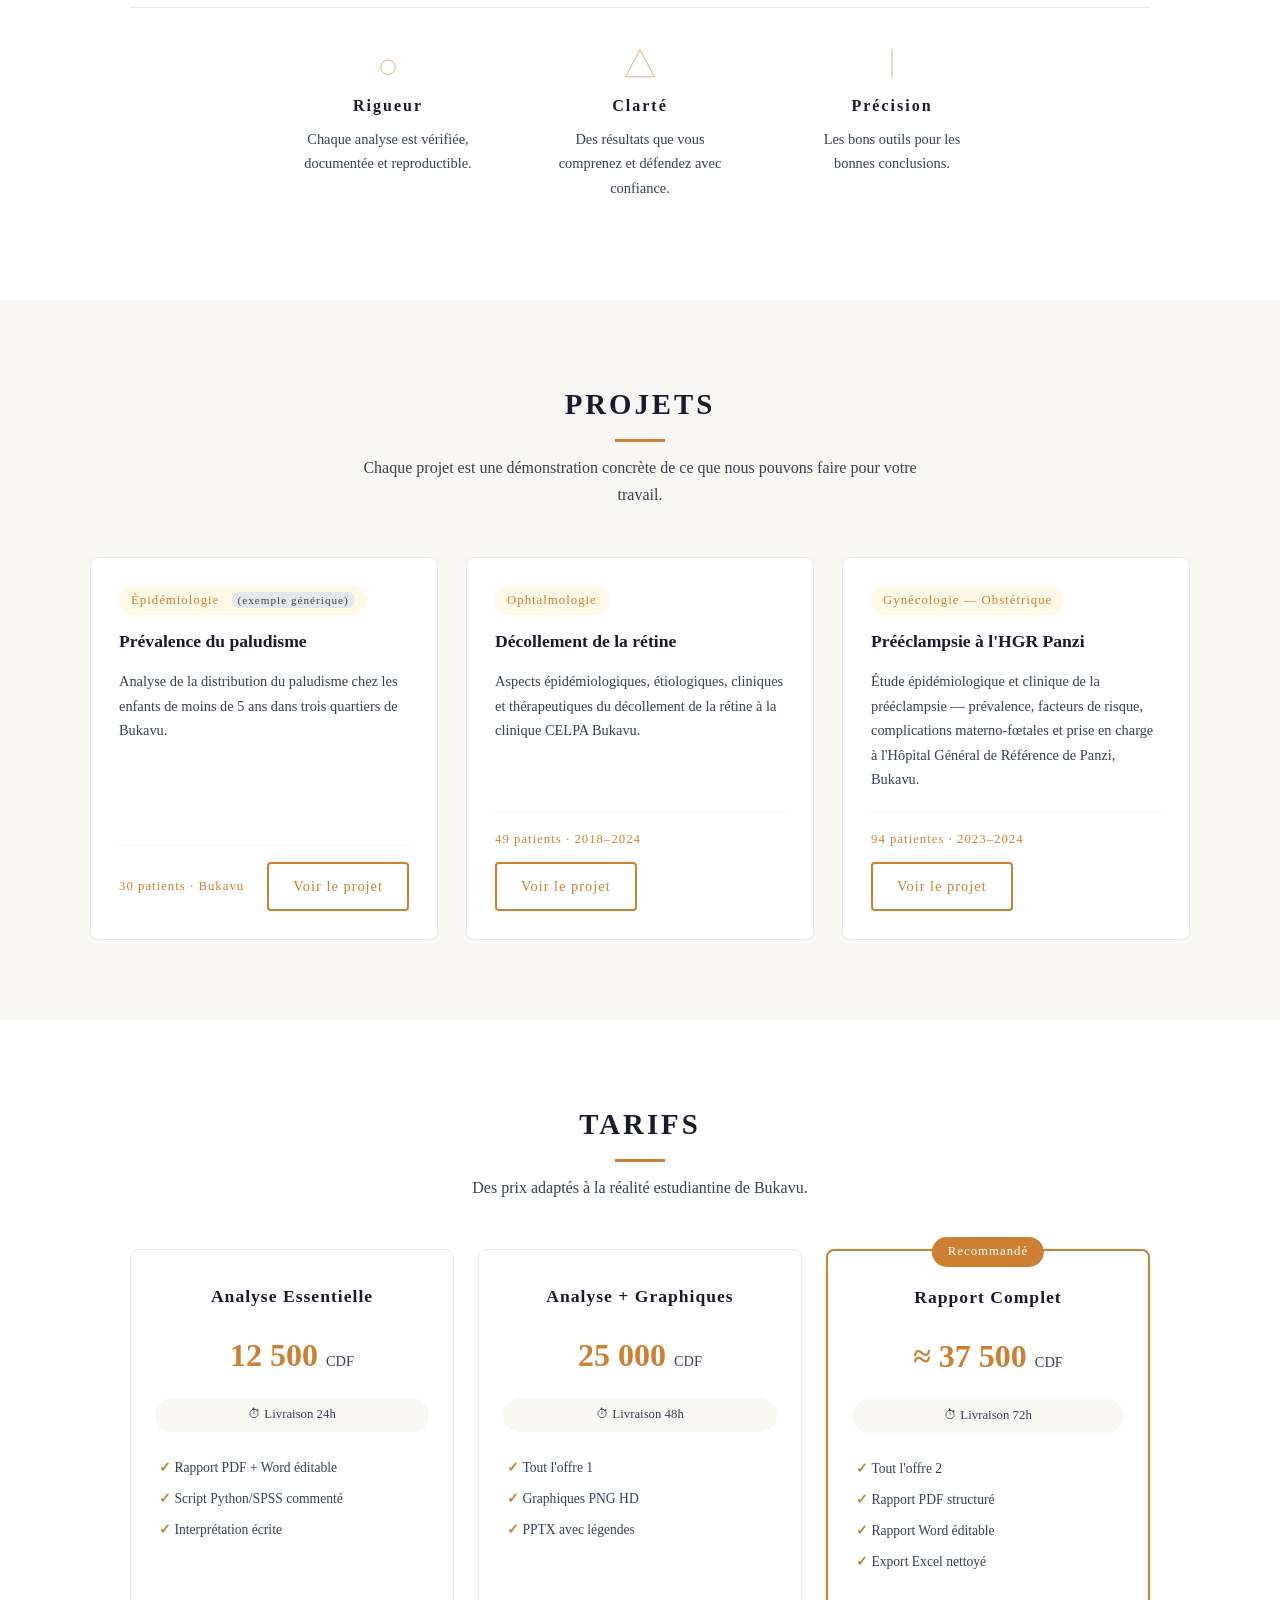
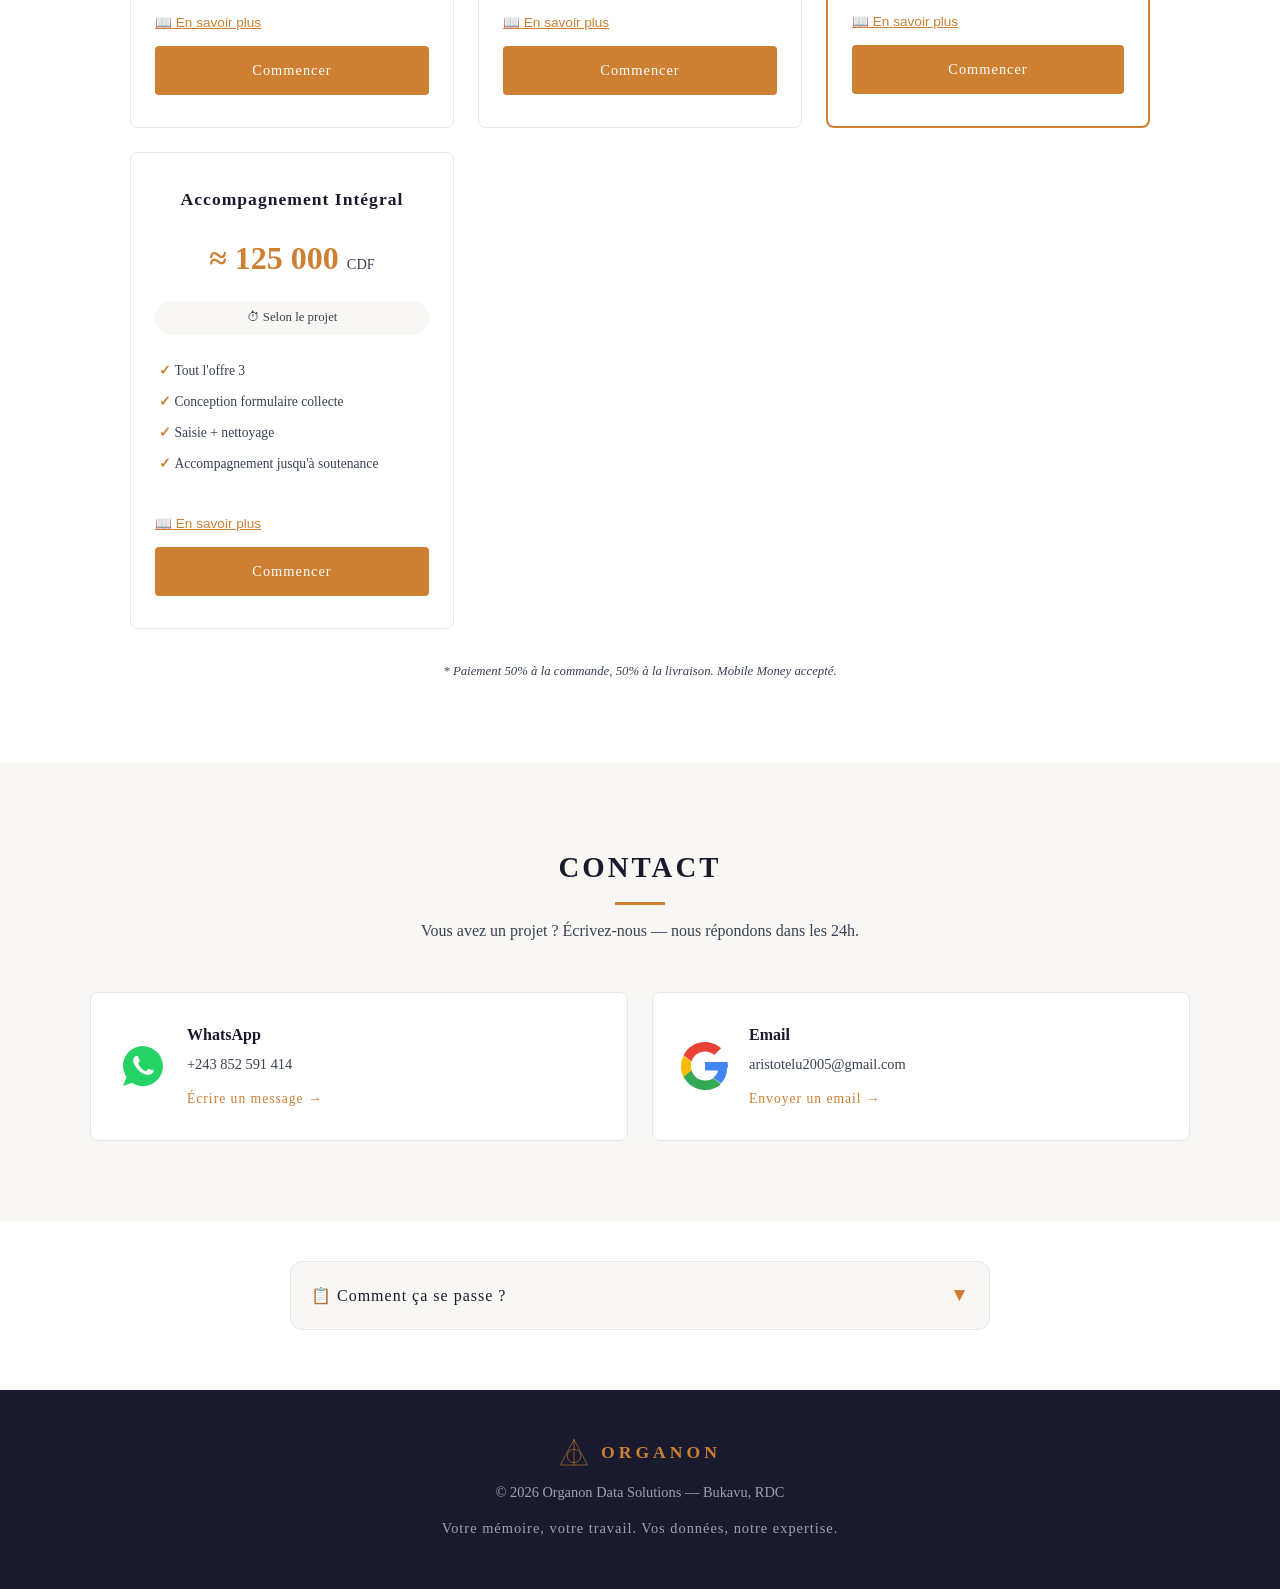
==== commit 57c4b2e7: "goatcounter" ====
--- a/index.html
+++ b/index.html
@@ -449,6 +449,8 @@
   </footer>
 
   <script src="assets/js/main.js"></script>
+  <script data-goatcounter="https://organon-lite.goatcounter.com/count"
+        async src="//gc.zgo.at/count.js"></script>
 
 </body>
 </html>
